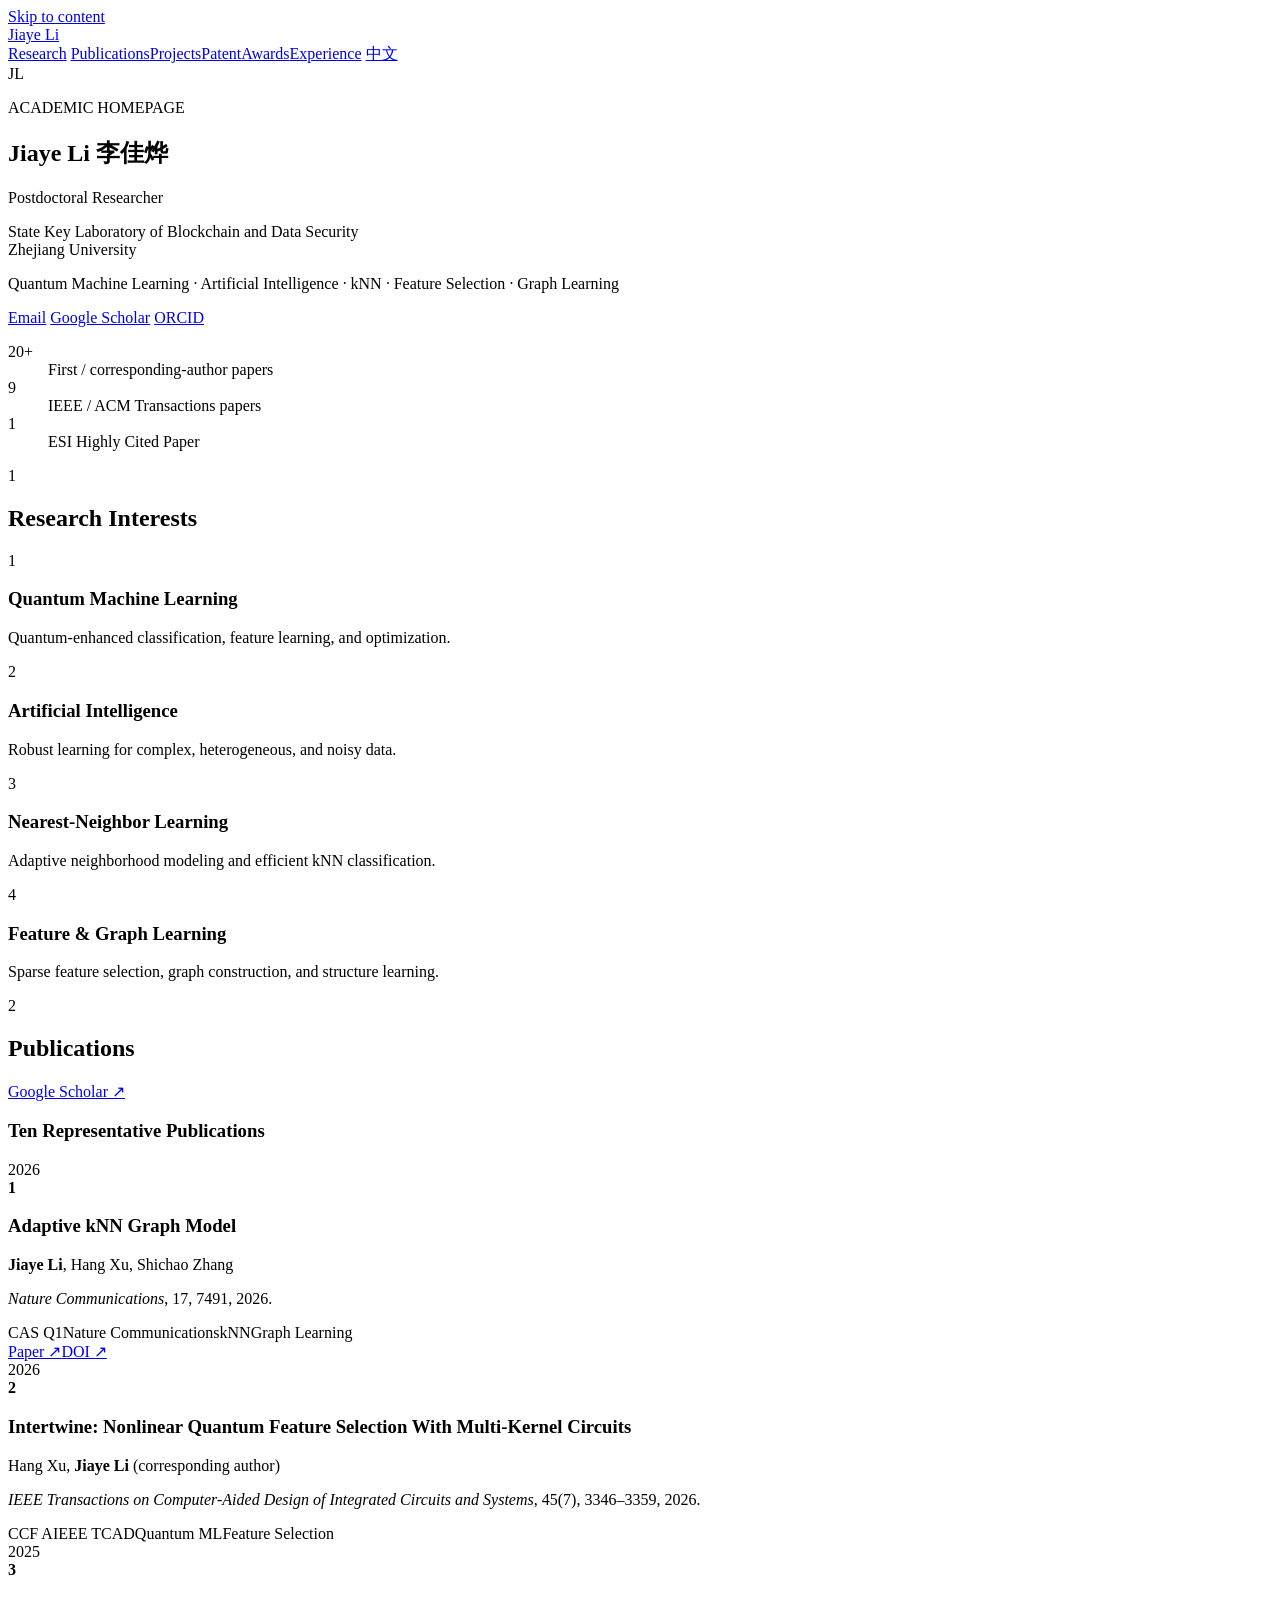
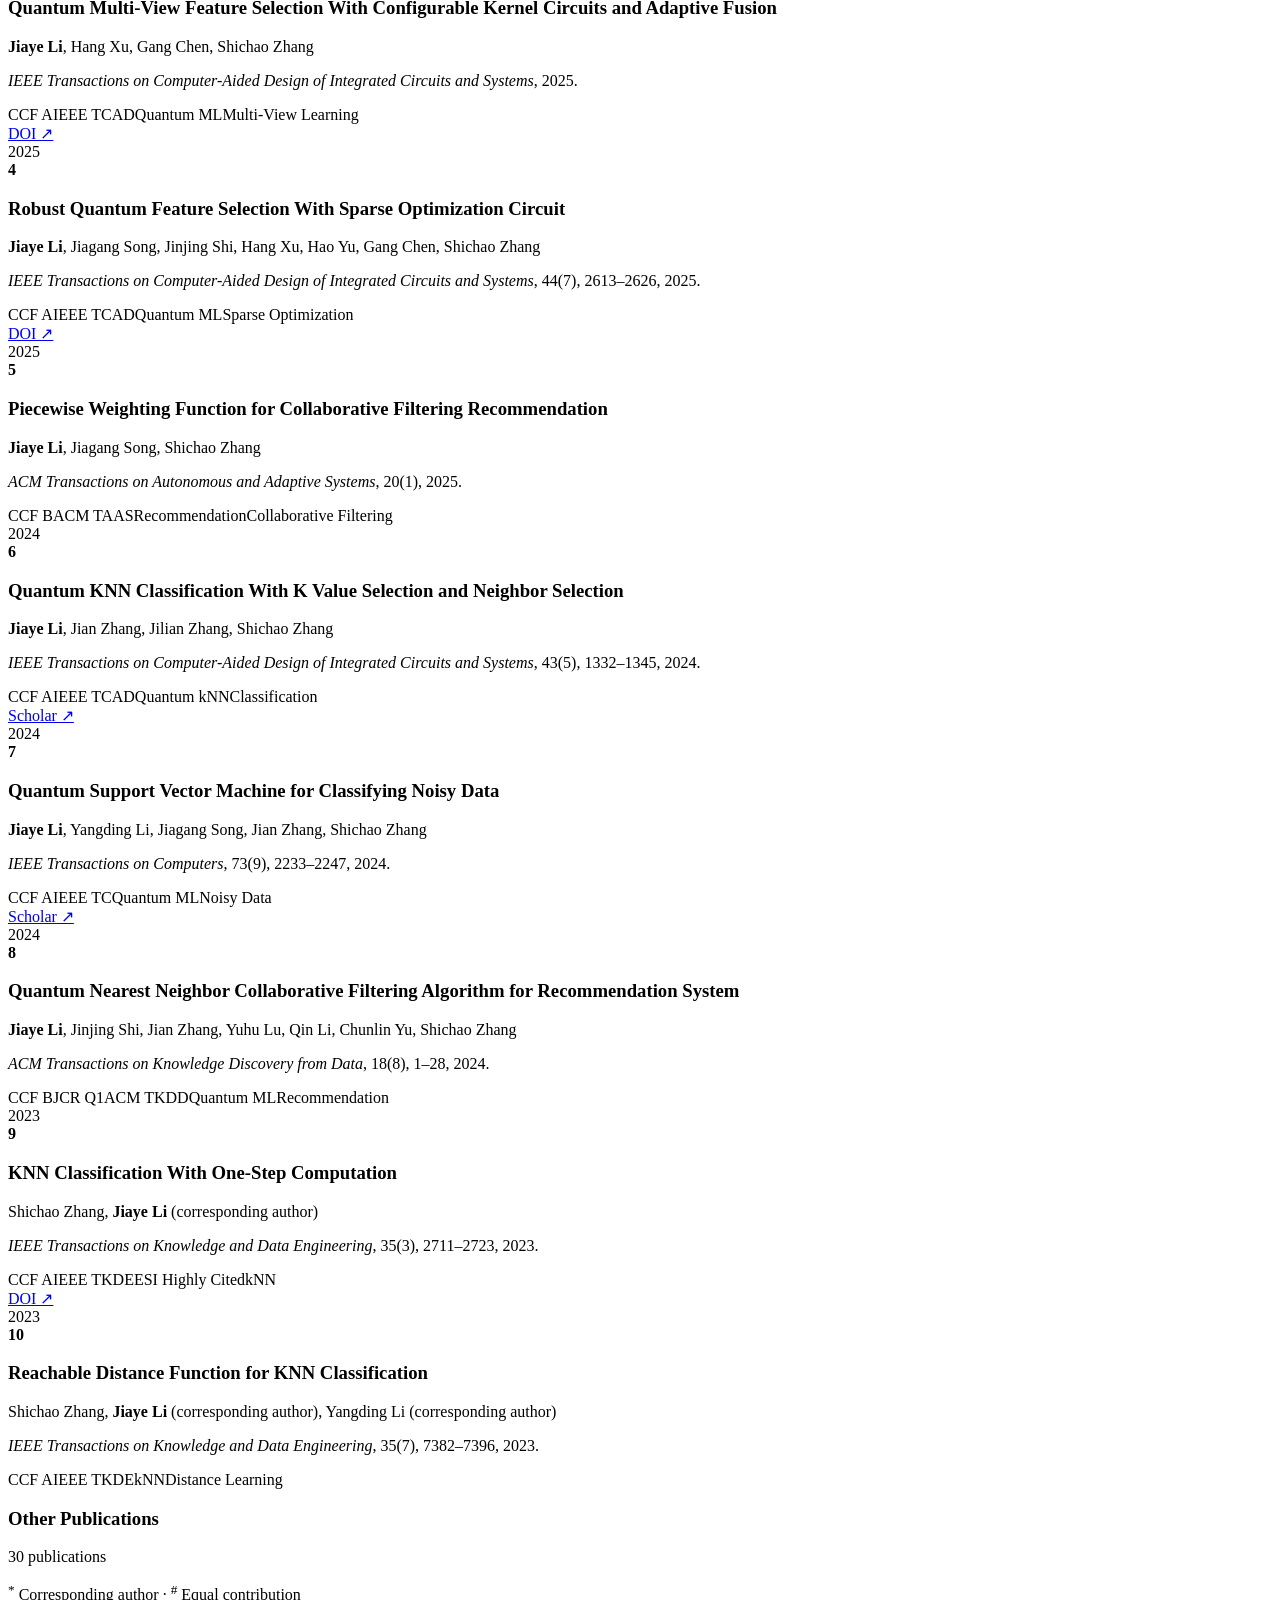
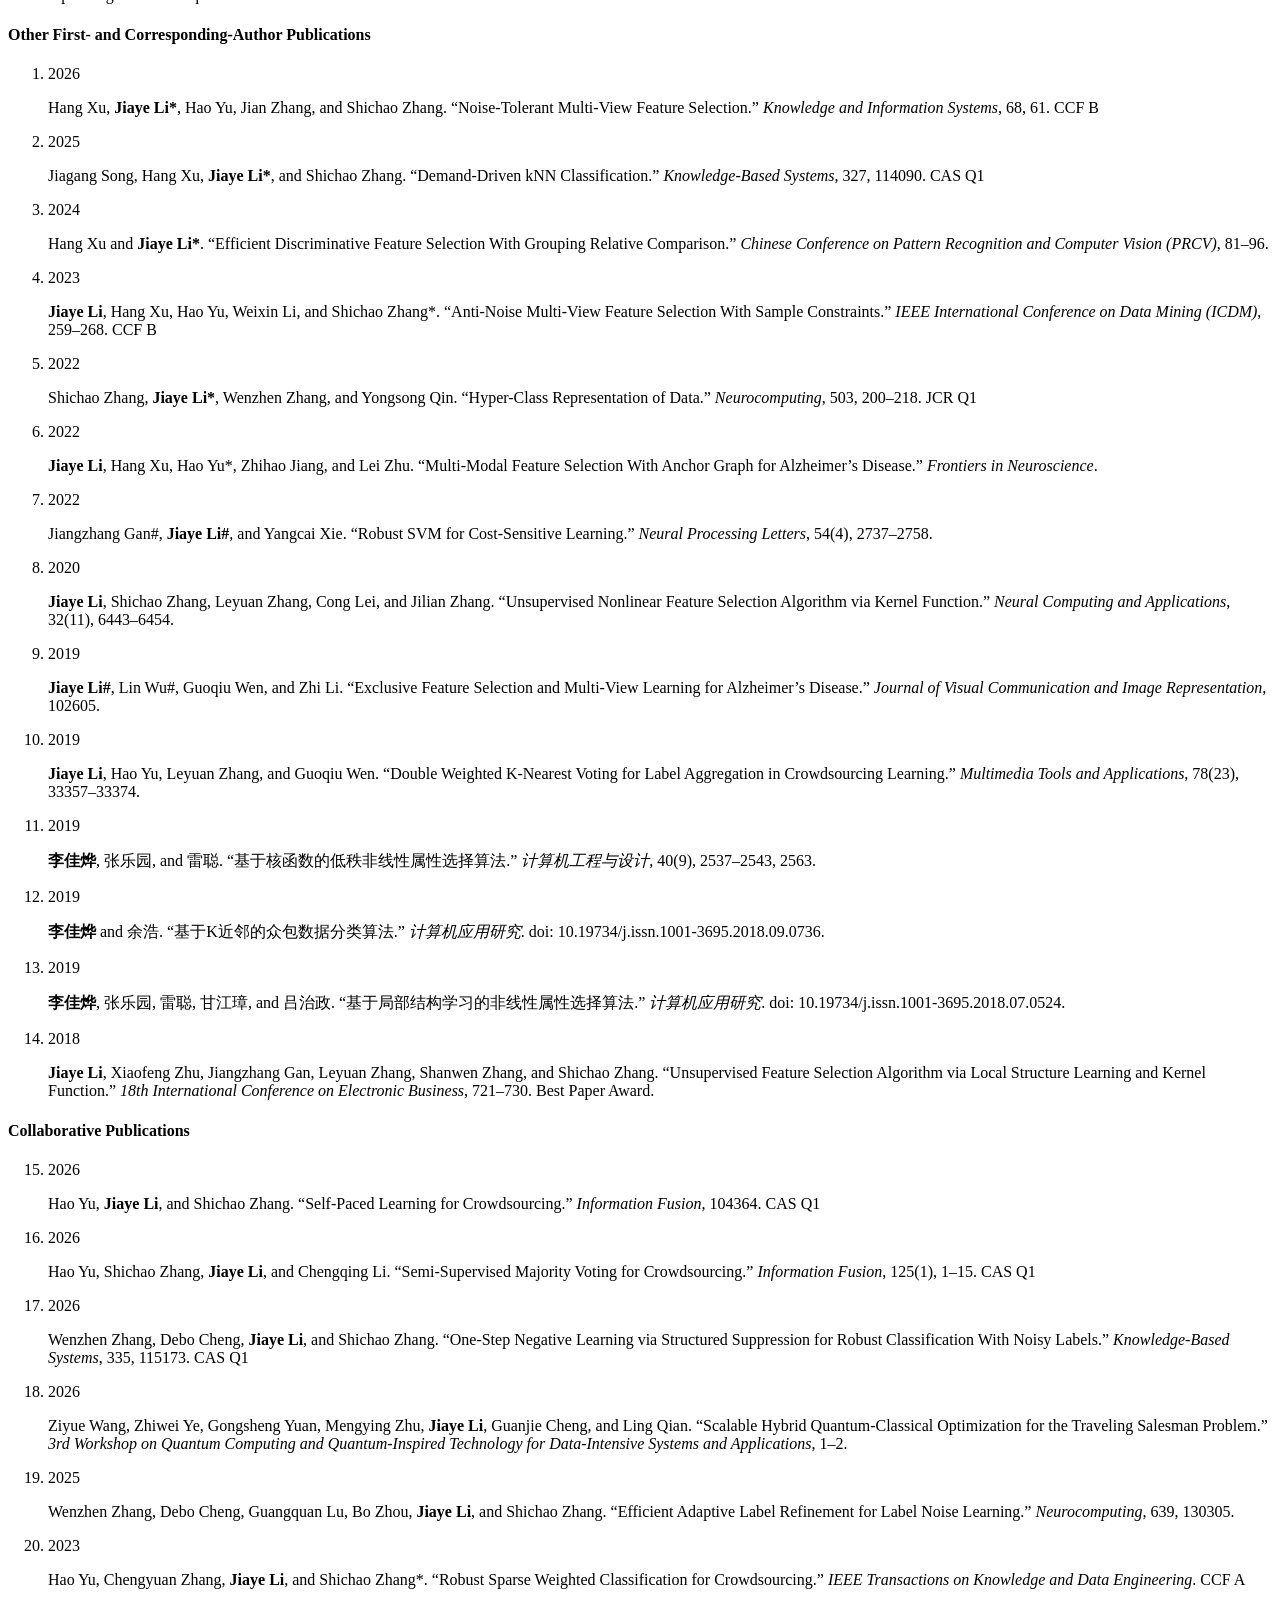
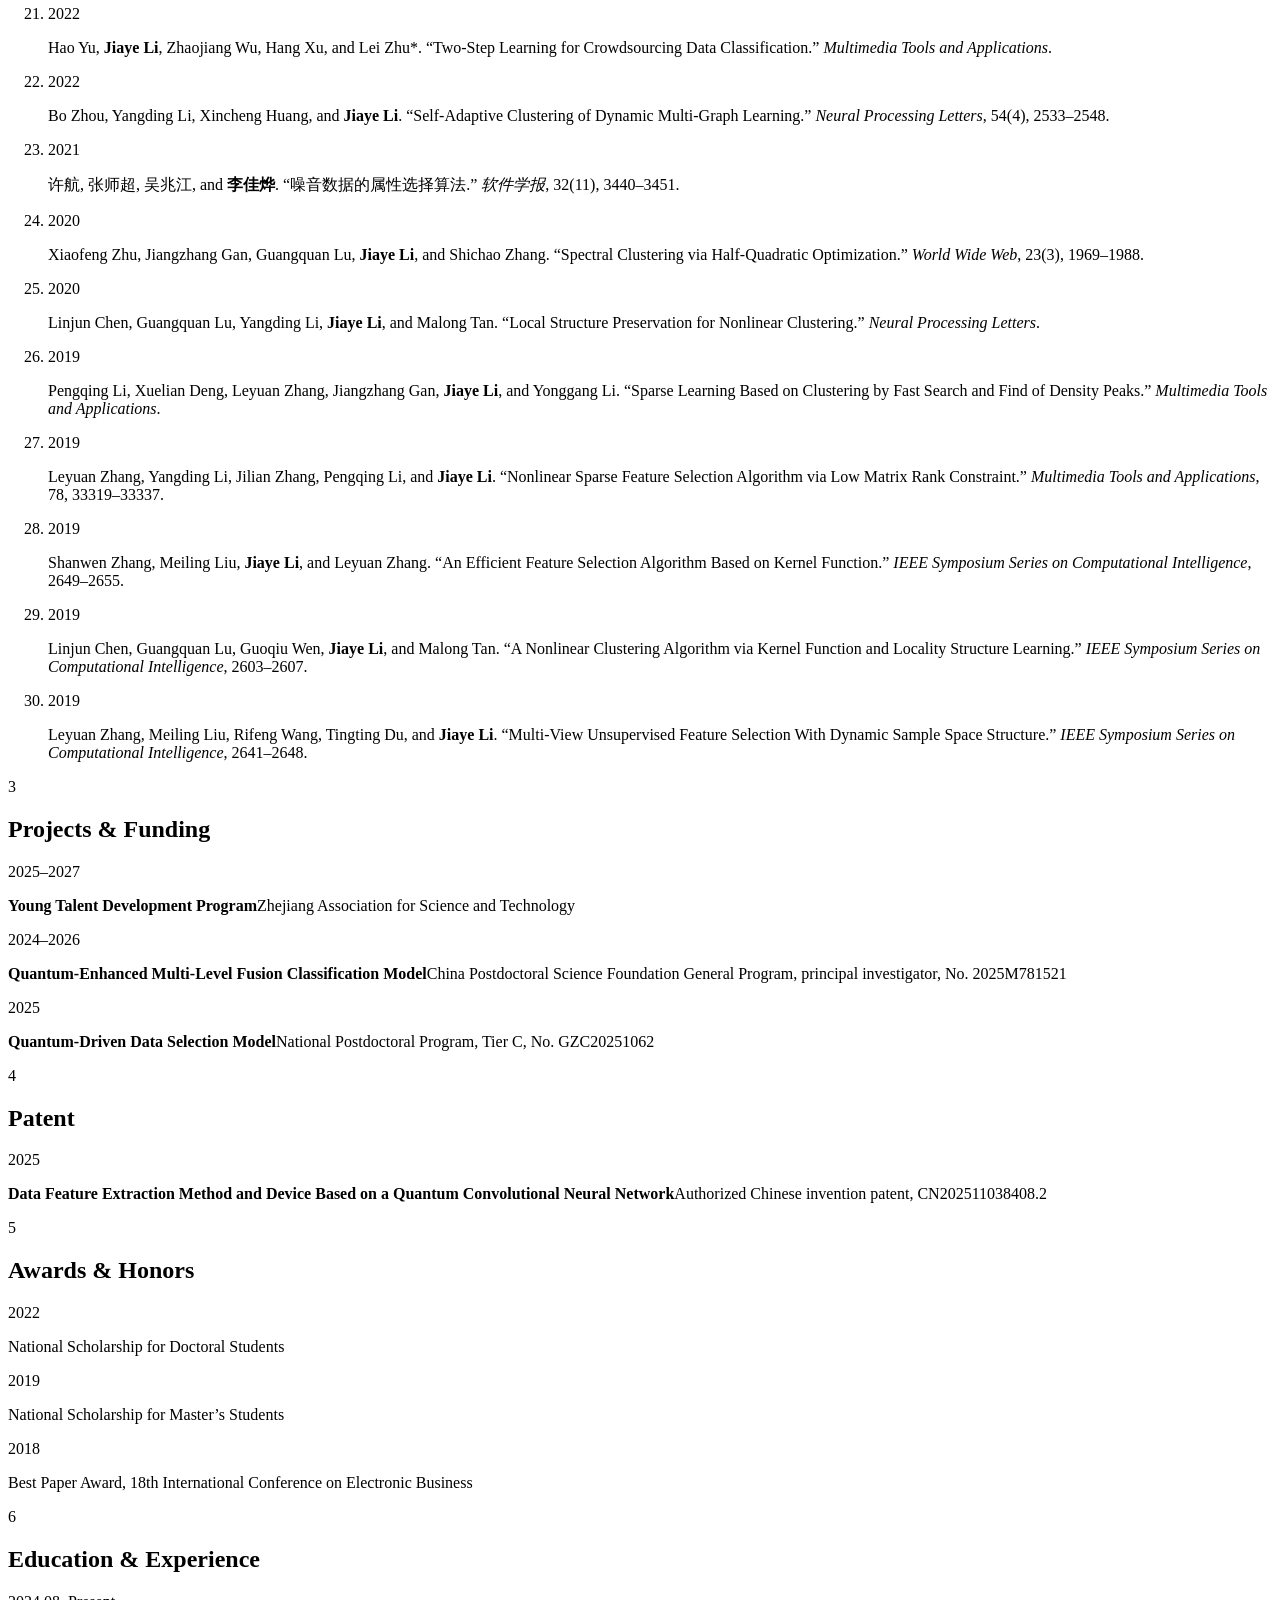
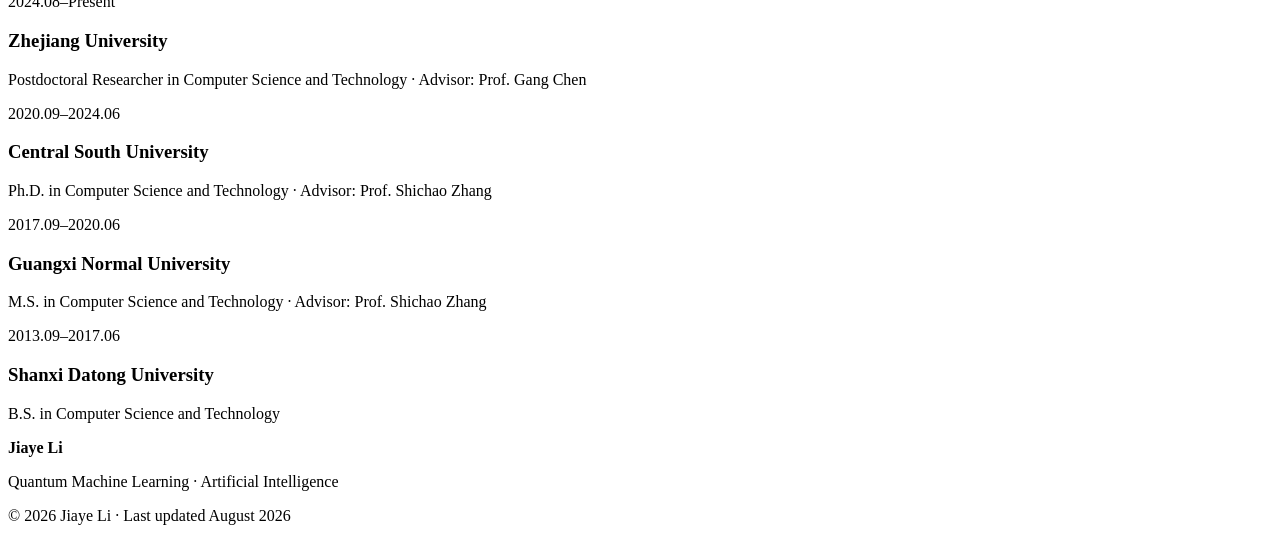
==== index.html @ 0d06b719 "Add files via upload" ====
<!doctype html>
<html lang="en">
<head>
  <meta charset="utf-8">
  <meta name="viewport" content="width=device-width, initial-scale=1">
  <meta name="description" content="Jiaye Li — researcher in machine learning, quantum machine learning, nearest-neighbor learning, feature selection, and graph learning.">
  <meta name="theme-color" content="#003f88">
  <title>Jiaye Li | Academic Homepage</title>
  <link rel="stylesheet" href="css/style.css">
</head>
<body>
  <a class="skip-link" href="#main">Skip to content</a>
  <header class="topbar">
    <div class="nav-container">
      <a class="site-name" href="#home" aria-label="Jiaye Li, home">Jiaye Li</a>
      <nav aria-label="Primary navigation">
        <a href="#research">Research</a>
        <a href="#publications">Publications</a><a href="#projects">Projects</a><a href="#patent">Patent</a><a href="#awards">Awards</a><a href="#education">Experience</a>
        <a class="language" href="zh.html" lang="zh-CN">中文</a>
      </nav>
    </div>
  </header>

  <main id="main" class="container">
    <section id="home" class="hero" aria-labelledby="profile-name">
      <div class="portrait">
        <img src="images/profile.jpg" alt="Jiaye Li" onerror="this.hidden=true;this.nextElementSibling.hidden=false">
        <span hidden aria-hidden="true">JL</span>
      </div>
      <div class="hero-info">
        <p class="eyebrow">ACADEMIC HOMEPAGE</p>
        <h1 id="profile-name">Jiaye Li <span lang="zh-CN">李佳烨</span></h1>
        <p class="position">Postdoctoral Researcher</p>
        <p class="affiliation">State Key Laboratory of Blockchain and Data Security<br>Zhejiang University</p>
        <p class="research-summary">Quantum Machine Learning <i>·</i> Artificial Intelligence <i>·</i> kNN <i>·</i> Feature Selection <i>·</i> Graph Learning</p>
        <div class="profile-links" aria-label="Academic profiles">
          <a href="mailto:lijiaye@zju.edu.cn">Email</a>
          <a href="https://scholar.google.com/citations?user=XPhrdd4AAAAJ&hl=en" target="_blank" rel="noopener">Google Scholar</a>
          <a href="https://orcid.org/0000-0002-6267-8437" target="_blank" rel="noopener">ORCID</a>
        </div>
        <dl class="hero-facts" aria-label="Academic highlights">
          <div><dt>20+</dt><dd>First / corresponding-author papers</dd></div>
          <div><dt>9</dt><dd>IEEE / ACM Transactions papers</dd></div>
          <div><dt>1</dt><dd>ESI Highly Cited Paper</dd></div>
        </dl>
      </div>
    </section>

    <section id="research">
      <div class="section-heading"><p>1</p><h2>Research Interests</h2></div>
      <div class="research-grid">
        <article><span>1</span><h3>Quantum Machine Learning</h3><p>Quantum-enhanced classification, feature learning, and optimization.</p></article>
        <article><span>2</span><h3>Artificial Intelligence</h3><p>Robust learning for complex, heterogeneous, and noisy data.</p></article>
        <article><span>3</span><h3>Nearest-Neighbor Learning</h3><p>Adaptive neighborhood modeling and efficient kNN classification.</p></article>
        <article><span>4</span><h3>Feature & Graph Learning</h3><p>Sparse feature selection, graph construction, and structure learning.</p></article>
      </div>
    </section>

    <section id="publications">
      <div class="section-heading publication-heading"><div><p>2</p><h2>Publications</h2></div><a href="https://scholar.google.com/citations?user=XPhrdd4AAAAJ&hl=en" target="_blank" rel="noopener">Google Scholar ↗</a></div>
      <h3 class="list-heading">Ten Representative Publications</h3>
      <div class="publication-list">
        <article class="publication">
          <div class="pub-index">2026<br><b>1</b></div>
          <div><h3>Adaptive kNN Graph Model</h3><p class="authors"><strong>Jiaye Li</strong>, Hang Xu, Shichao Zhang</p><p class="venue"><em>Nature Communications</em>, 17, 7491, 2026.</p><div class="tags"><span class="quartile cas-q1">CAS Q1</span><span>Nature Communications</span><span>kNN</span><span>Graph Learning</span></div><div class="pub-links"><a href="https://www.nature.com/articles/s41467-026-74296-2" target="_blank" rel="noopener">Paper ↗</a><a href="https://doi.org/10.1038/s41467-026-74296-2" target="_blank" rel="noopener">DOI ↗</a></div></div>
        </article>
        <article class="publication">
          <div class="pub-index">2026<br><b>2</b></div>
          <div><h3>Intertwine: Nonlinear Quantum Feature Selection With Multi-Kernel Circuits</h3><p class="authors">Hang Xu, <strong>Jiaye Li</strong> (corresponding author)</p><p class="venue"><em>IEEE Transactions on Computer-Aided Design of Integrated Circuits and Systems</em>, 45(7), 3346–3359, 2026.</p><div class="tags"><span class="ccf ccf-a">CCF A</span><span>IEEE TCAD</span><span>Quantum ML</span><span>Feature Selection</span></div></div>
        </article>
        <article class="publication">
          <div class="pub-index">2025<br><b>3</b></div>
          <div><h3>Quantum Multi-View Feature Selection With Configurable Kernel Circuits and Adaptive Fusion</h3><p class="authors"><strong>Jiaye Li</strong>, Hang Xu, Gang Chen, Shichao Zhang</p><p class="venue"><em>IEEE Transactions on Computer-Aided Design of Integrated Circuits and Systems</em>, 2025.</p><div class="tags"><span class="ccf ccf-a">CCF A</span><span>IEEE TCAD</span><span>Quantum ML</span><span>Multi-View Learning</span></div><div class="pub-links"><a href="https://doi.org/10.1109/TCAD.2025.3650093" target="_blank" rel="noopener">DOI ↗</a></div></div>
        </article>
        <article class="publication">
          <div class="pub-index">2025<br><b>4</b></div>
          <div><h3>Robust Quantum Feature Selection With Sparse Optimization Circuit</h3><p class="authors"><strong>Jiaye Li</strong>, Jiagang Song, Jinjing Shi, Hang Xu, Hao Yu, Gang Chen, Shichao Zhang</p><p class="venue"><em>IEEE Transactions on Computer-Aided Design of Integrated Circuits and Systems</em>, 44(7), 2613–2626, 2025.</p><div class="tags"><span class="ccf ccf-a">CCF A</span><span>IEEE TCAD</span><span>Quantum ML</span><span>Sparse Optimization</span></div><div class="pub-links"><a href="https://doi.org/10.1109/TCAD.2025.3526060" target="_blank" rel="noopener">DOI ↗</a></div></div>
        </article>
        <article class="publication">
          <div class="pub-index">2025<br><b>5</b></div>
          <div><h3>Piecewise Weighting Function for Collaborative Filtering Recommendation</h3><p class="authors"><strong>Jiaye Li</strong>, Jiagang Song, Shichao Zhang</p><p class="venue"><em>ACM Transactions on Autonomous and Adaptive Systems</em>, 20(1), 2025.</p><div class="tags"><span class="ccf ccf-b">CCF B</span><span>ACM TAAS</span><span>Recommendation</span><span>Collaborative Filtering</span></div></div>
        </article>
        <article class="publication">
          <div class="pub-index">2024<br><b>6</b></div>
          <div><h3>Quantum KNN Classification With K Value Selection and Neighbor Selection</h3><p class="authors"><strong>Jiaye Li</strong>, Jian Zhang, Jilian Zhang, Shichao Zhang</p><p class="venue"><em>IEEE Transactions on Computer-Aided Design of Integrated Circuits and Systems</em>, 43(5), 1332–1345, 2024.</p><div class="tags"><span class="ccf ccf-a">CCF A</span><span>IEEE TCAD</span><span>Quantum kNN</span><span>Classification</span></div><div class="pub-links"><a href="https://scholar.google.com/scholar?q=%22Quantum+KNN+Classification+With+K+Value+Selection%22" target="_blank" rel="noopener">Scholar ↗</a></div></div>
        </article>
        <article class="publication">
          <div class="pub-index">2024<br><b>7</b></div>
          <div><h3>Quantum Support Vector Machine for Classifying Noisy Data</h3><p class="authors"><strong>Jiaye Li</strong>, Yangding Li, Jiagang Song, Jian Zhang, Shichao Zhang</p><p class="venue"><em>IEEE Transactions on Computers</em>, 73(9), 2233–2247, 2024.</p><div class="tags"><span class="ccf ccf-a">CCF A</span><span>IEEE TC</span><span>Quantum ML</span><span>Noisy Data</span></div><div class="pub-links"><a href="https://scholar.google.com/scholar?q=%22Quantum+Support+Vector+Machine+for+Classifying+Noisy+Data%22" target="_blank" rel="noopener">Scholar ↗</a></div></div>
        </article>
        <article class="publication">
          <div class="pub-index">2024<br><b>8</b></div>
          <div><h3>Quantum Nearest Neighbor Collaborative Filtering Algorithm for Recommendation System</h3><p class="authors"><strong>Jiaye Li</strong>, Jinjing Shi, Jian Zhang, Yuhu Lu, Qin Li, Chunlin Yu, Shichao Zhang</p><p class="venue"><em>ACM Transactions on Knowledge Discovery from Data</em>, 18(8), 1–28, 2024.</p><div class="tags"><span class="ccf ccf-b">CCF B</span><span class="quartile jcr-q1">JCR Q1</span><span>ACM TKDD</span><span>Quantum ML</span><span>Recommendation</span></div></div>
        </article>
        <article class="publication">
          <div class="pub-index">2023<br><b>9</b></div>
          <div><h3>KNN Classification With One-Step Computation</h3><p class="authors">Shichao Zhang, <strong>Jiaye Li</strong> (corresponding author)</p><p class="venue"><em>IEEE Transactions on Knowledge and Data Engineering</em>, 35(3), 2711–2723, 2023.</p><div class="tags"><span class="ccf ccf-a">CCF A</span><span>IEEE TKDE</span><span>ESI Highly Cited</span><span>kNN</span></div><div class="pub-links"><a href="https://doi.org/10.1109/TKDE.2021.3119140" target="_blank" rel="noopener">DOI ↗</a></div></div>
        </article>
        <article class="publication">
          <div class="pub-index">2023<br><b>10</b></div>
          <div><h3>Reachable Distance Function for KNN Classification</h3><p class="authors">Shichao Zhang, <strong>Jiaye Li</strong> (corresponding author), Yangding Li (corresponding author)</p><p class="venue"><em>IEEE Transactions on Knowledge and Data Engineering</em>, 35(7), 7382–7396, 2023.</p><div class="tags"><span class="ccf ccf-a">CCF A</span><span>IEEE TKDE</span><span>kNN</span><span>Distance Learning</span></div></div>
        </article>
      </div>
      <div class="complete-publications">
        <div class="list-title-row"><h3>Other Publications</h3><span>30 publications</span></div>
        <p class="publication-note"><sup>*</sup> Corresponding author · <sup>#</sup> Equal contribution</p>

        <h4>Other First- and Corresponding-Author Publications</h4>
        <ol>
          <li><span class="paper-year">2026</span><p>Hang Xu, <strong>Jiaye Li*</strong>, Hao Yu, Jian Zhang, and Shichao Zhang. “Noise-Tolerant Multi-View Feature Selection.” <em>Knowledge and Information Systems</em>, 68, 61. <span class="ccf-mark ccf-b">CCF B</span></p></li>
          <li><span class="paper-year">2025</span><p>Jiagang Song, Hang Xu, <strong>Jiaye Li*</strong>, and Shichao Zhang. “Demand-Driven kNN Classification.” <em>Knowledge-Based Systems</em>, 327, 114090. <span class="quartile-mark cas-q1">CAS Q1</span></p></li>
          <li><span class="paper-year">2024</span><p>Hang Xu and <strong>Jiaye Li*</strong>. “Efficient Discriminative Feature Selection With Grouping Relative Comparison.” <em>Chinese Conference on Pattern Recognition and Computer Vision (PRCV)</em>, 81–96.</p></li>
          <li><span class="paper-year">2023</span><p><strong>Jiaye Li</strong>, Hang Xu, Hao Yu, Weixin Li, and Shichao Zhang*. “Anti-Noise Multi-View Feature Selection With Sample Constraints.” <em>IEEE International Conference on Data Mining (ICDM)</em>, 259–268. <span class="ccf-mark ccf-b">CCF B</span></p></li>
          <li><span class="paper-year">2022</span><p>Shichao Zhang, <strong>Jiaye Li*</strong>, Wenzhen Zhang, and Yongsong Qin. “Hyper-Class Representation of Data.” <em>Neurocomputing</em>, 503, 200–218. <span class="quartile-mark jcr-q1">JCR Q1</span></p></li>
          <li><span class="paper-year">2022</span><p><strong>Jiaye Li</strong>, Hang Xu, Hao Yu*, Zhihao Jiang, and Lei Zhu. “Multi-Modal Feature Selection With Anchor Graph for Alzheimer’s Disease.” <em>Frontiers in Neuroscience</em>.</p></li>
          <li><span class="paper-year">2022</span><p>Jiangzhang Gan#, <strong>Jiaye Li#</strong>, and Yangcai Xie. “Robust SVM for Cost-Sensitive Learning.” <em>Neural Processing Letters</em>, 54(4), 2737–2758.</p></li>
          <li><span class="paper-year">2020</span><p><strong>Jiaye Li</strong>, Shichao Zhang, Leyuan Zhang, Cong Lei, and Jilian Zhang. “Unsupervised Nonlinear Feature Selection Algorithm via Kernel Function.” <em>Neural Computing and Applications</em>, 32(11), 6443–6454.</p></li>
          <li><span class="paper-year">2019</span><p><strong>Jiaye Li#</strong>, Lin Wu#, Guoqiu Wen, and Zhi Li. “Exclusive Feature Selection and Multi-View Learning for Alzheimer’s Disease.” <em>Journal of Visual Communication and Image Representation</em>, 102605.</p></li>
          <li><span class="paper-year">2019</span><p><strong>Jiaye Li</strong>, Hao Yu, Leyuan Zhang, and Guoqiu Wen. “Double Weighted K-Nearest Voting for Label Aggregation in Crowdsourcing Learning.” <em>Multimedia Tools and Applications</em>, 78(23), 33357–33374.</p></li>
          <li><span class="paper-year">2019</span><p><strong>李佳烨</strong>, 张乐园, and 雷聪. “基于核函数的低秩非线性属性选择算法.” <em>计算机工程与设计</em>, 40(9), 2537–2543, 2563.</p></li>
          <li><span class="paper-year">2019</span><p><strong>李佳烨</strong> and 余浩. “基于K近邻的众包数据分类算法.” <em>计算机应用研究</em>. doi: 10.19734/j.issn.1001-3695.2018.09.0736.</p></li>
          <li><span class="paper-year">2019</span><p><strong>李佳烨</strong>, 张乐园, 雷聪, 甘江璋, and 吕治政. “基于局部结构学习的非线性属性选择算法.” <em>计算机应用研究</em>. doi: 10.19734/j.issn.1001-3695.2018.07.0524.</p></li>
          <li><span class="paper-year">2018</span><p><strong>Jiaye Li</strong>, Xiaofeng Zhu, Jiangzhang Gan, Leyuan Zhang, Shanwen Zhang, and Shichao Zhang. “Unsupervised Feature Selection Algorithm via Local Structure Learning and Kernel Function.” <em>18th International Conference on Electronic Business</em>, 721–730. Best Paper Award.</p></li>
        </ol>

        <h4>Collaborative Publications</h4>
        <ol start="15">
          <li><span class="paper-year">2026</span><p>Hao Yu, <strong>Jiaye Li</strong>, and Shichao Zhang. “Self-Paced Learning for Crowdsourcing.” <em>Information Fusion</em>, 104364. <span class="quartile-mark cas-q1">CAS Q1</span></p></li>
          <li><span class="paper-year">2026</span><p>Hao Yu, Shichao Zhang, <strong>Jiaye Li</strong>, and Chengqing Li. “Semi-Supervised Majority Voting for Crowdsourcing.” <em>Information Fusion</em>, 125(1), 1–15. <span class="quartile-mark cas-q1">CAS Q1</span></p></li>
          <li><span class="paper-year">2026</span><p>Wenzhen Zhang, Debo Cheng, <strong>Jiaye Li</strong>, and Shichao Zhang. “One-Step Negative Learning via Structured Suppression for Robust Classification With Noisy Labels.” <em>Knowledge-Based Systems</em>, 335, 115173. <span class="quartile-mark cas-q1">CAS Q1</span></p></li>
          <li><span class="paper-year">2026</span><p>Ziyue Wang, Zhiwei Ye, Gongsheng Yuan, Mengying Zhu, <strong>Jiaye Li</strong>, Guanjie Cheng, and Ling Qian. “Scalable Hybrid Quantum-Classical Optimization for the Traveling Salesman Problem.” <em>3rd Workshop on Quantum Computing and Quantum-Inspired Technology for Data-Intensive Systems and Applications</em>, 1–2.</p></li>
          <li><span class="paper-year">2025</span><p>Wenzhen Zhang, Debo Cheng, Guangquan Lu, Bo Zhou, <strong>Jiaye Li</strong>, and Shichao Zhang. “Efficient Adaptive Label Refinement for Label Noise Learning.” <em>Neurocomputing</em>, 639, 130305.</p></li>
          <li><span class="paper-year">2023</span><p>Hao Yu, Chengyuan Zhang, <strong>Jiaye Li</strong>, and Shichao Zhang*. “Robust Sparse Weighted Classification for Crowdsourcing.” <em>IEEE Transactions on Knowledge and Data Engineering</em>. <span class="ccf-mark ccf-a">CCF A</span></p></li>
          <li><span class="paper-year">2022</span><p>Hao Yu, <strong>Jiaye Li</strong>, Zhaojiang Wu, Hang Xu, and Lei Zhu*. “Two-Step Learning for Crowdsourcing Data Classification.” <em>Multimedia Tools and Applications</em>.</p></li>
          <li><span class="paper-year">2022</span><p>Bo Zhou, Yangding Li, Xincheng Huang, and <strong>Jiaye Li</strong>. “Self-Adaptive Clustering of Dynamic Multi-Graph Learning.” <em>Neural Processing Letters</em>, 54(4), 2533–2548.</p></li>
          <li><span class="paper-year">2021</span><p>许航, 张师超, 吴兆江, and <strong>李佳烨</strong>. “噪音数据的属性选择算法.” <em>软件学报</em>, 32(11), 3440–3451.</p></li>
          <li><span class="paper-year">2020</span><p>Xiaofeng Zhu, Jiangzhang Gan, Guangquan Lu, <strong>Jiaye Li</strong>, and Shichao Zhang. “Spectral Clustering via Half-Quadratic Optimization.” <em>World Wide Web</em>, 23(3), 1969–1988.</p></li>
          <li><span class="paper-year">2020</span><p>Linjun Chen, Guangquan Lu, Yangding Li, <strong>Jiaye Li</strong>, and Malong Tan. “Local Structure Preservation for Nonlinear Clustering.” <em>Neural Processing Letters</em>.</p></li>
          <li><span class="paper-year">2019</span><p>Pengqing Li, Xuelian Deng, Leyuan Zhang, Jiangzhang Gan, <strong>Jiaye Li</strong>, and Yonggang Li. “Sparse Learning Based on Clustering by Fast Search and Find of Density Peaks.” <em>Multimedia Tools and Applications</em>.</p></li>
          <li><span class="paper-year">2019</span><p>Leyuan Zhang, Yangding Li, Jilian Zhang, Pengqing Li, and <strong>Jiaye Li</strong>. “Nonlinear Sparse Feature Selection Algorithm via Low Matrix Rank Constraint.” <em>Multimedia Tools and Applications</em>, 78, 33319–33337.</p></li>
          <li><span class="paper-year">2019</span><p>Shanwen Zhang, Meiling Liu, <strong>Jiaye Li</strong>, and Leyuan Zhang. “An Efficient Feature Selection Algorithm Based on Kernel Function.” <em>IEEE Symposium Series on Computational Intelligence</em>, 2649–2655.</p></li>
          <li><span class="paper-year">2019</span><p>Linjun Chen, Guangquan Lu, Guoqiu Wen, <strong>Jiaye Li</strong>, and Malong Tan. “A Nonlinear Clustering Algorithm via Kernel Function and Locality Structure Learning.” <em>IEEE Symposium Series on Computational Intelligence</em>, 2603–2607.</p></li>
          <li><span class="paper-year">2019</span><p>Leyuan Zhang, Meiling Liu, Rifeng Wang, Tingting Du, and <strong>Jiaye Li</strong>. “Multi-View Unsupervised Feature Selection With Dynamic Sample Space Structure.” <em>IEEE Symposium Series on Computational Intelligence</em>, 2641–2648.</p></li>
        </ol>
      </div>
    </section>

    <section id="projects">
      <div class="section-heading"><p>3</p><h2>Projects & Funding</h2></div>
      <div class="award-list">
        <article><time>2025–2027</time><p><strong>Young Talent Development Program</strong>Zhejiang Association for Science and Technology</p></article>
        <article><time>2024–2026</time><p><strong>Quantum-Enhanced Multi-Level Fusion Classification Model</strong>China Postdoctoral Science Foundation General Program, principal investigator, No. 2025M781521</p></article>
        <article><time>2025</time><p><strong>Quantum-Driven Data Selection Model</strong>National Postdoctoral Program, Tier C, No. GZC20251062</p></article>
      </div>
    </section>

    <section id="patent">
      <div class="section-heading"><p>4</p><h2>Patent</h2></div>
      <div class="award-list">
        <article><time>2025</time><p><strong>Data Feature Extraction Method and Device Based on a Quantum Convolutional Neural Network</strong>Authorized Chinese invention patent, CN202511038408.2</p></article>
      </div>
    </section>

    <section id="awards">
      <div class="section-heading"><p>5</p><h2>Awards & Honors</h2></div>
      <div class="award-list">
        <article><time>2022</time><p>National Scholarship for Doctoral Students</p></article>
        <article><time>2019</time><p>National Scholarship for Master’s Students</p></article>
        <article><time>2018</time><p>Best Paper Award, 18th International Conference on Electronic Business</p></article>
      </div>
    </section>

    <section id="education">
      <div class="section-heading"><p>6</p><h2>Education & Experience</h2></div>
      <div class="experience"><time>2024.08–Present</time><div><h3>Zhejiang University</h3><p>Postdoctoral Researcher in Computer Science and Technology · Advisor: Prof. Gang Chen</p></div></div>
      <div class="experience"><time>2020.09–2024.06</time><div><h3>Central South University</h3><p>Ph.D. in Computer Science and Technology · Advisor: Prof. Shichao Zhang</p></div></div>
      <div class="experience"><time>2017.09–2020.06</time><div><h3>Guangxi Normal University</h3><p>M.S. in Computer Science and Technology · Advisor: Prof. Shichao Zhang</p></div></div>
      <div class="experience"><time>2013.09–2017.06</time><div><h3>Shanxi Datong University</h3><p>B.S. in Computer Science and Technology</p></div></div>
    </section>
  </main>

  <footer><div><strong>Jiaye Li</strong><p>Quantum Machine Learning · Artificial Intelligence</p></div><p>© 2026 Jiaye Li · Last updated August 2026</p></footer>
</body>
</html>
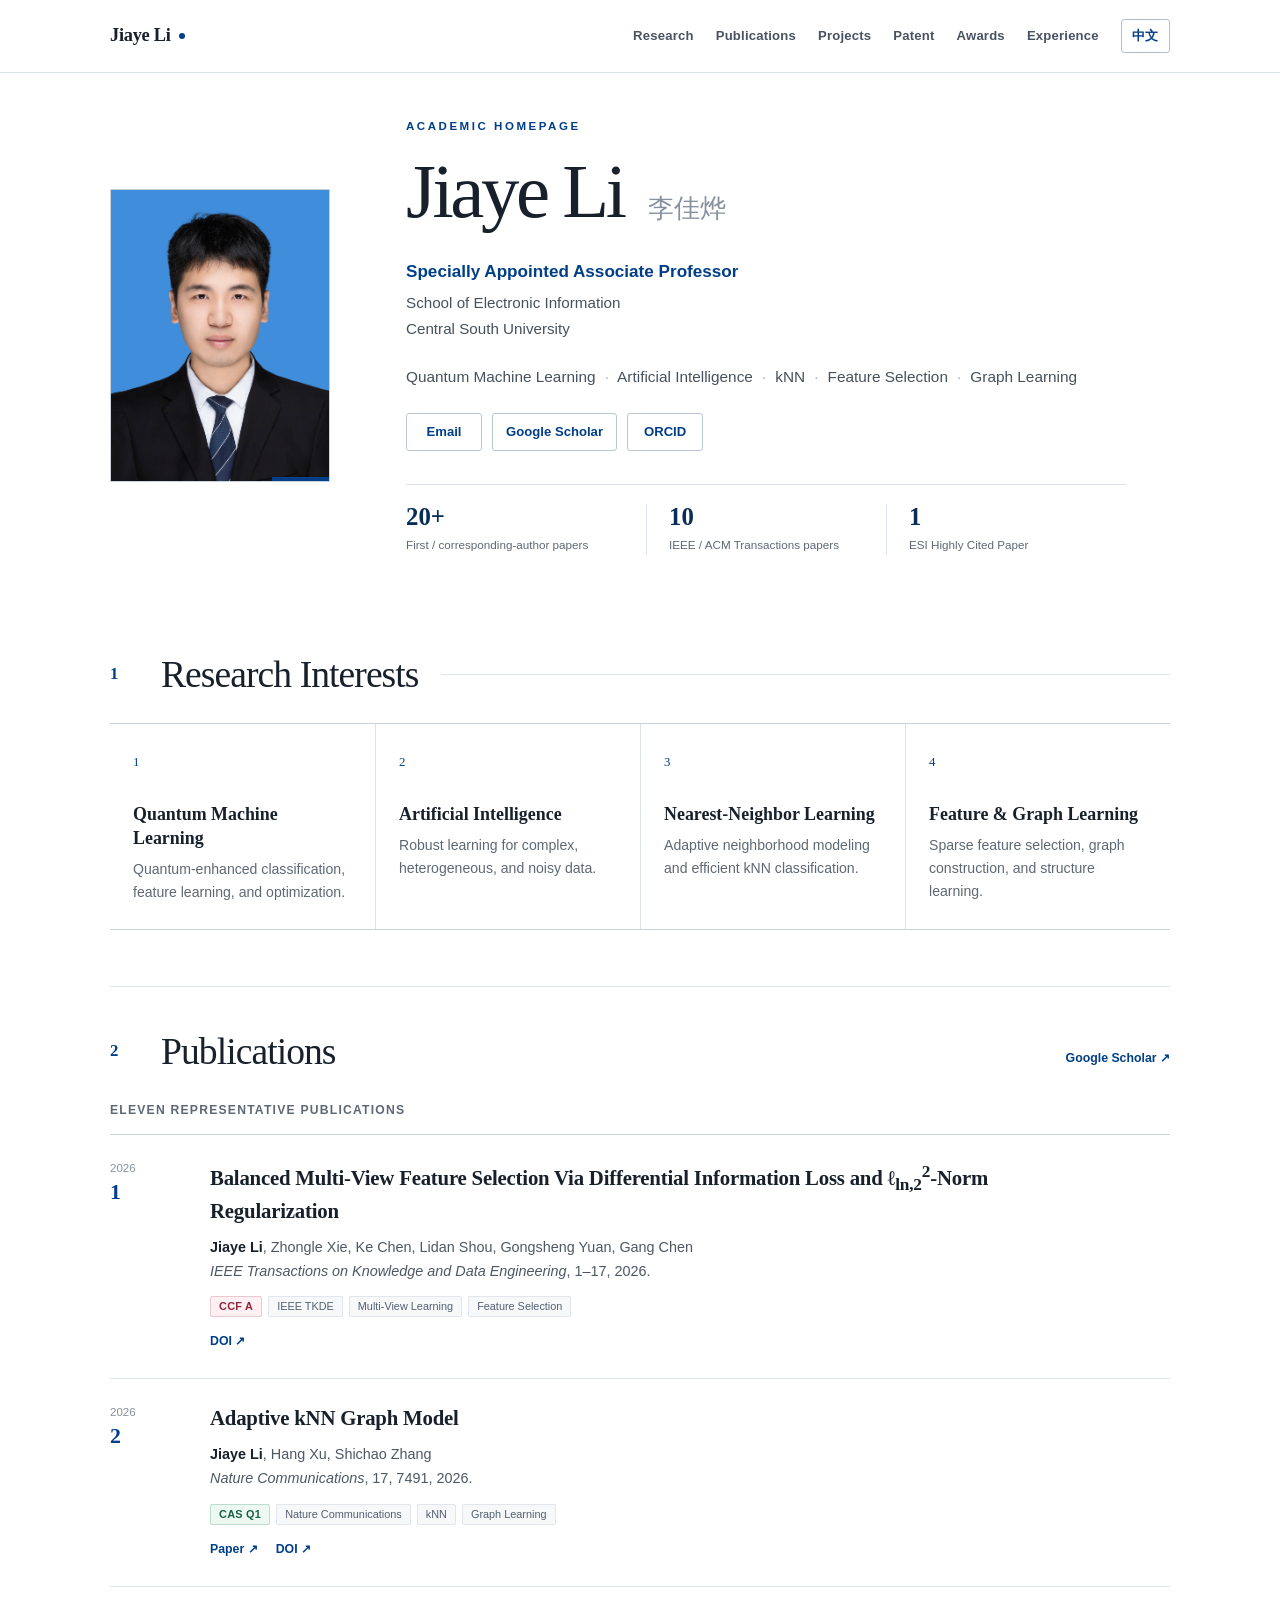
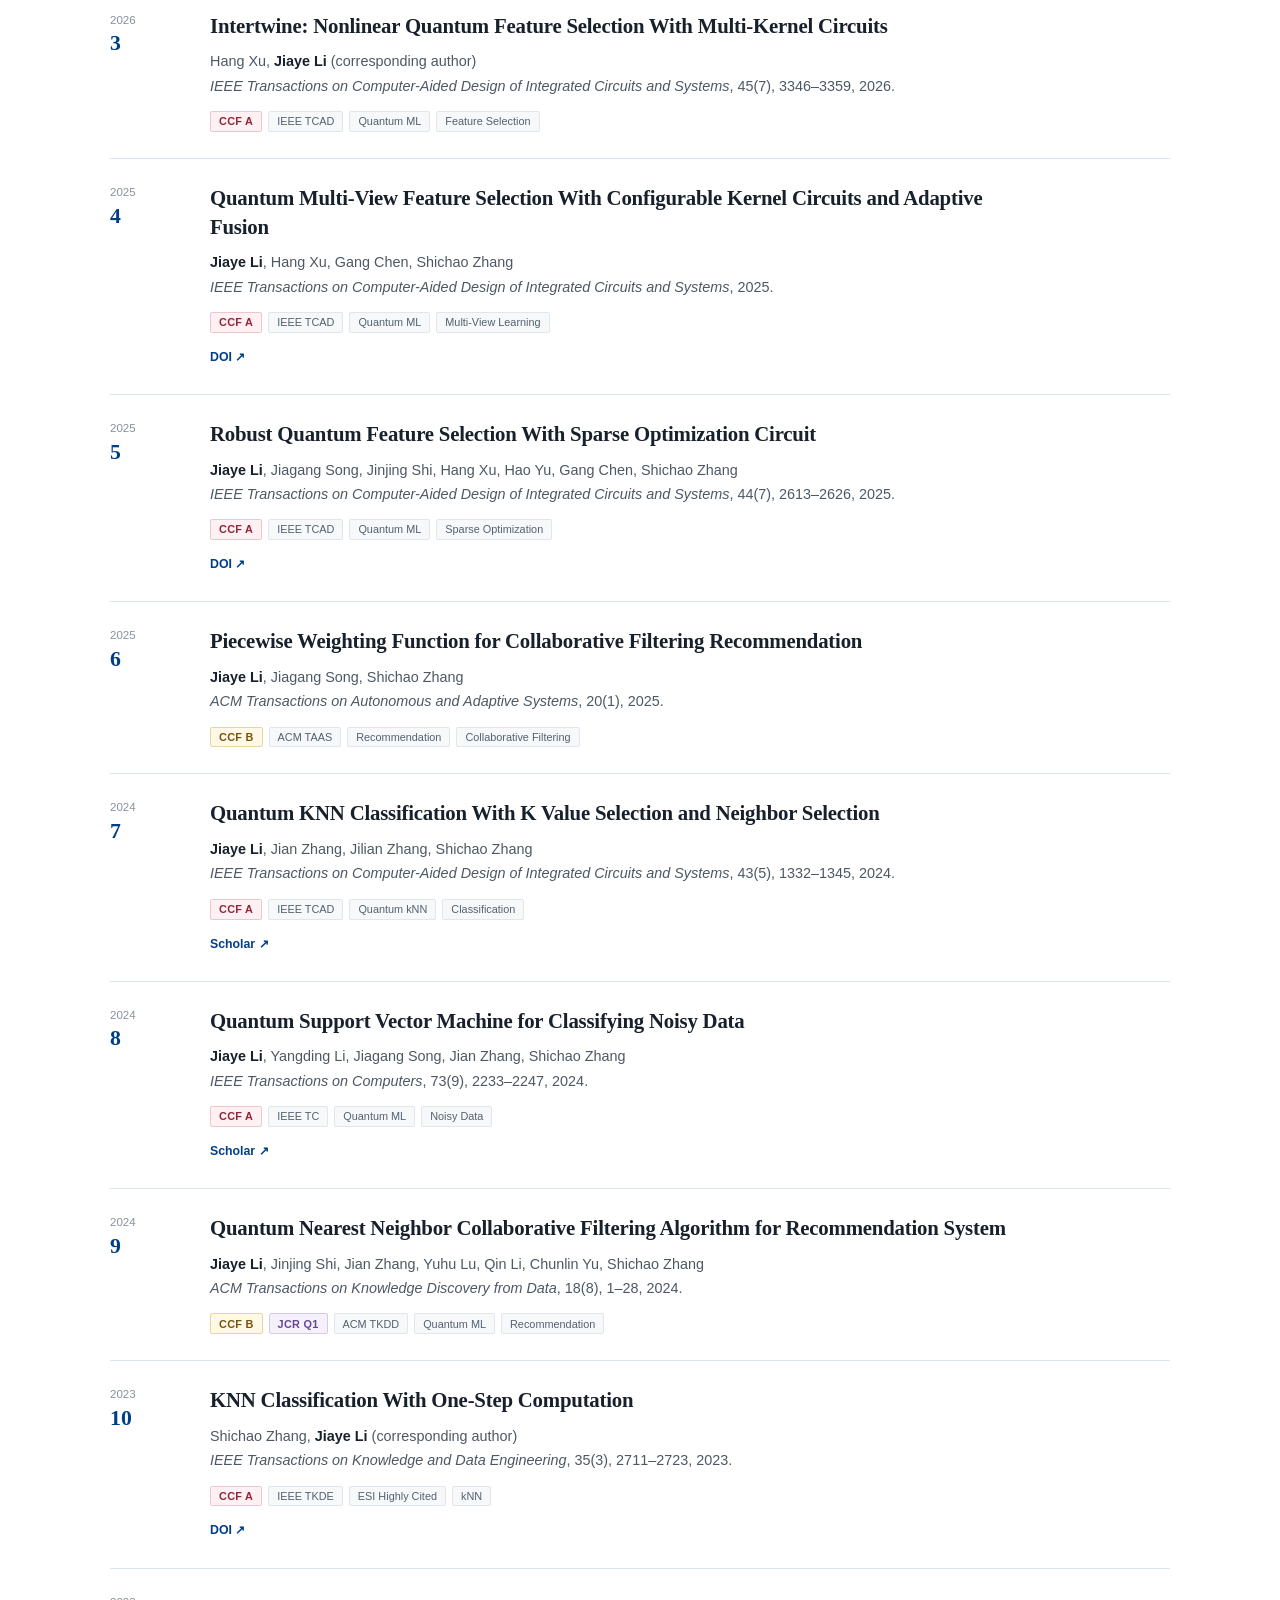
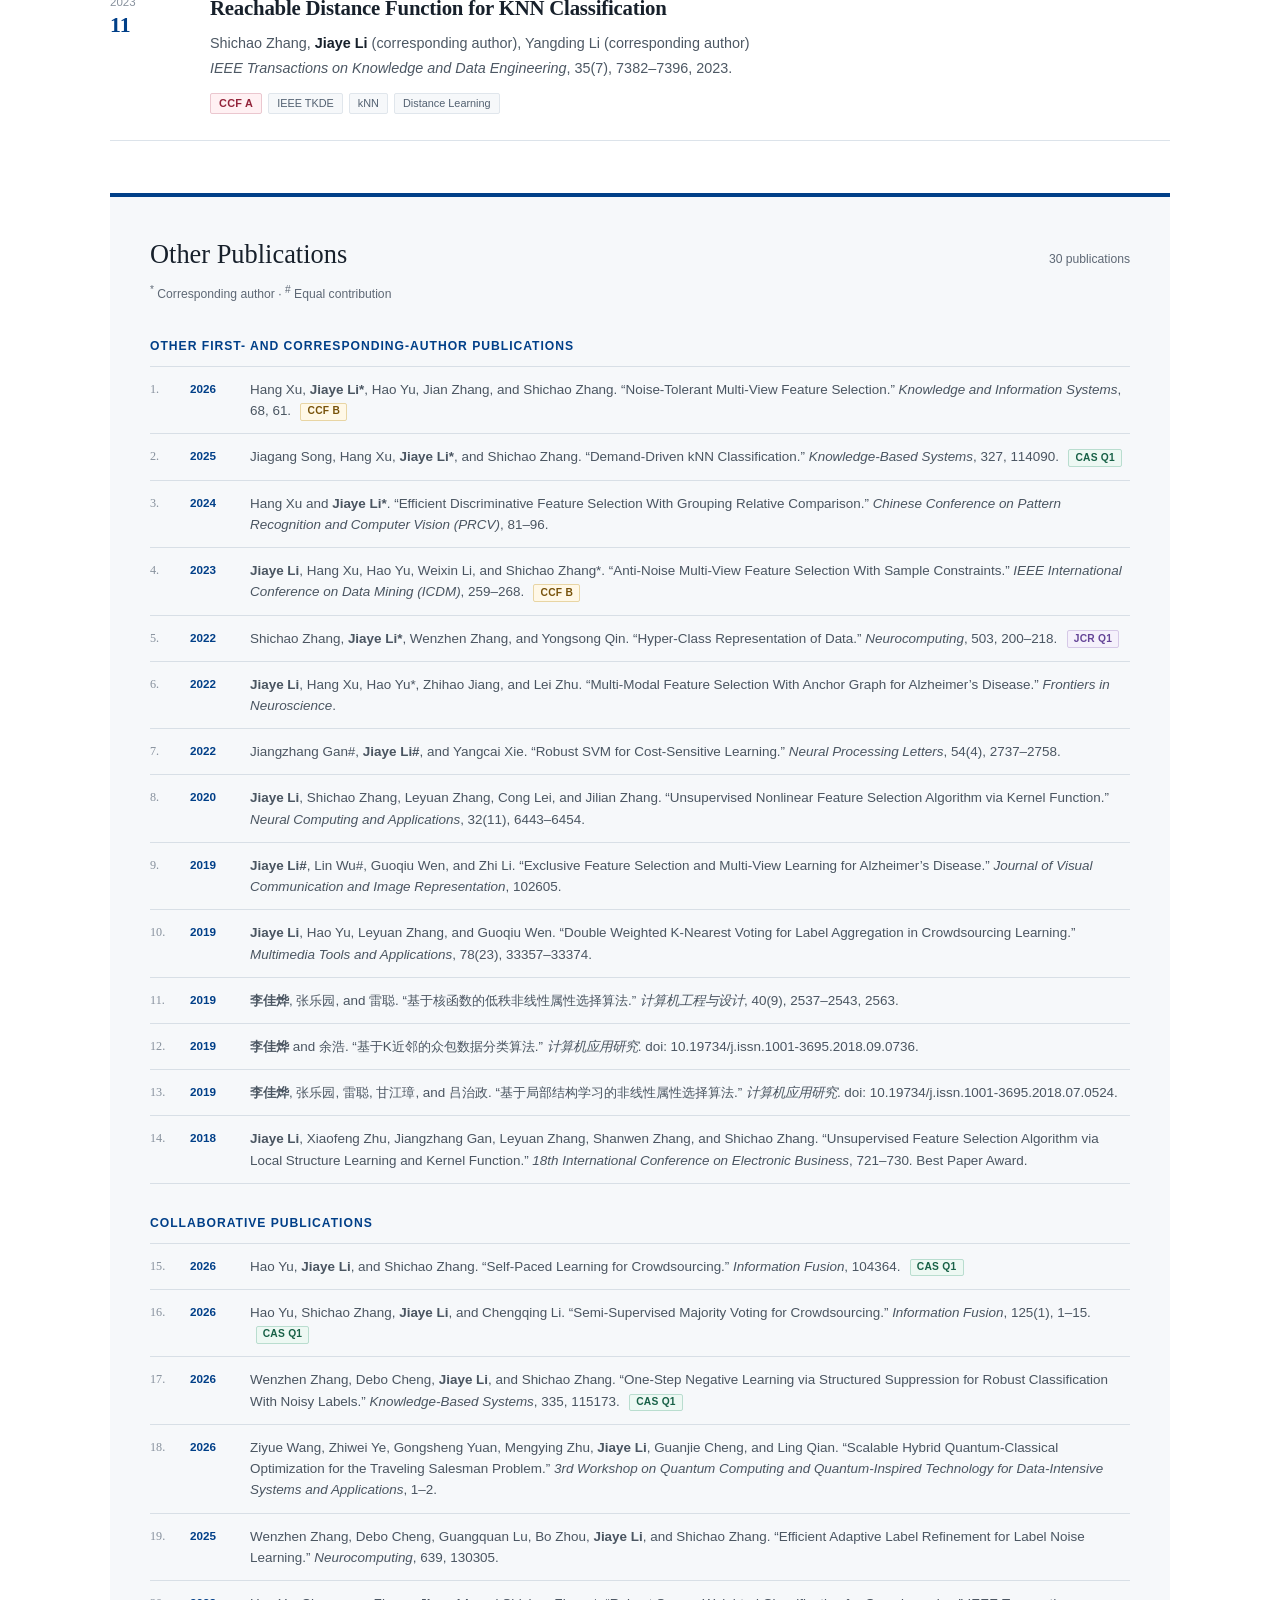
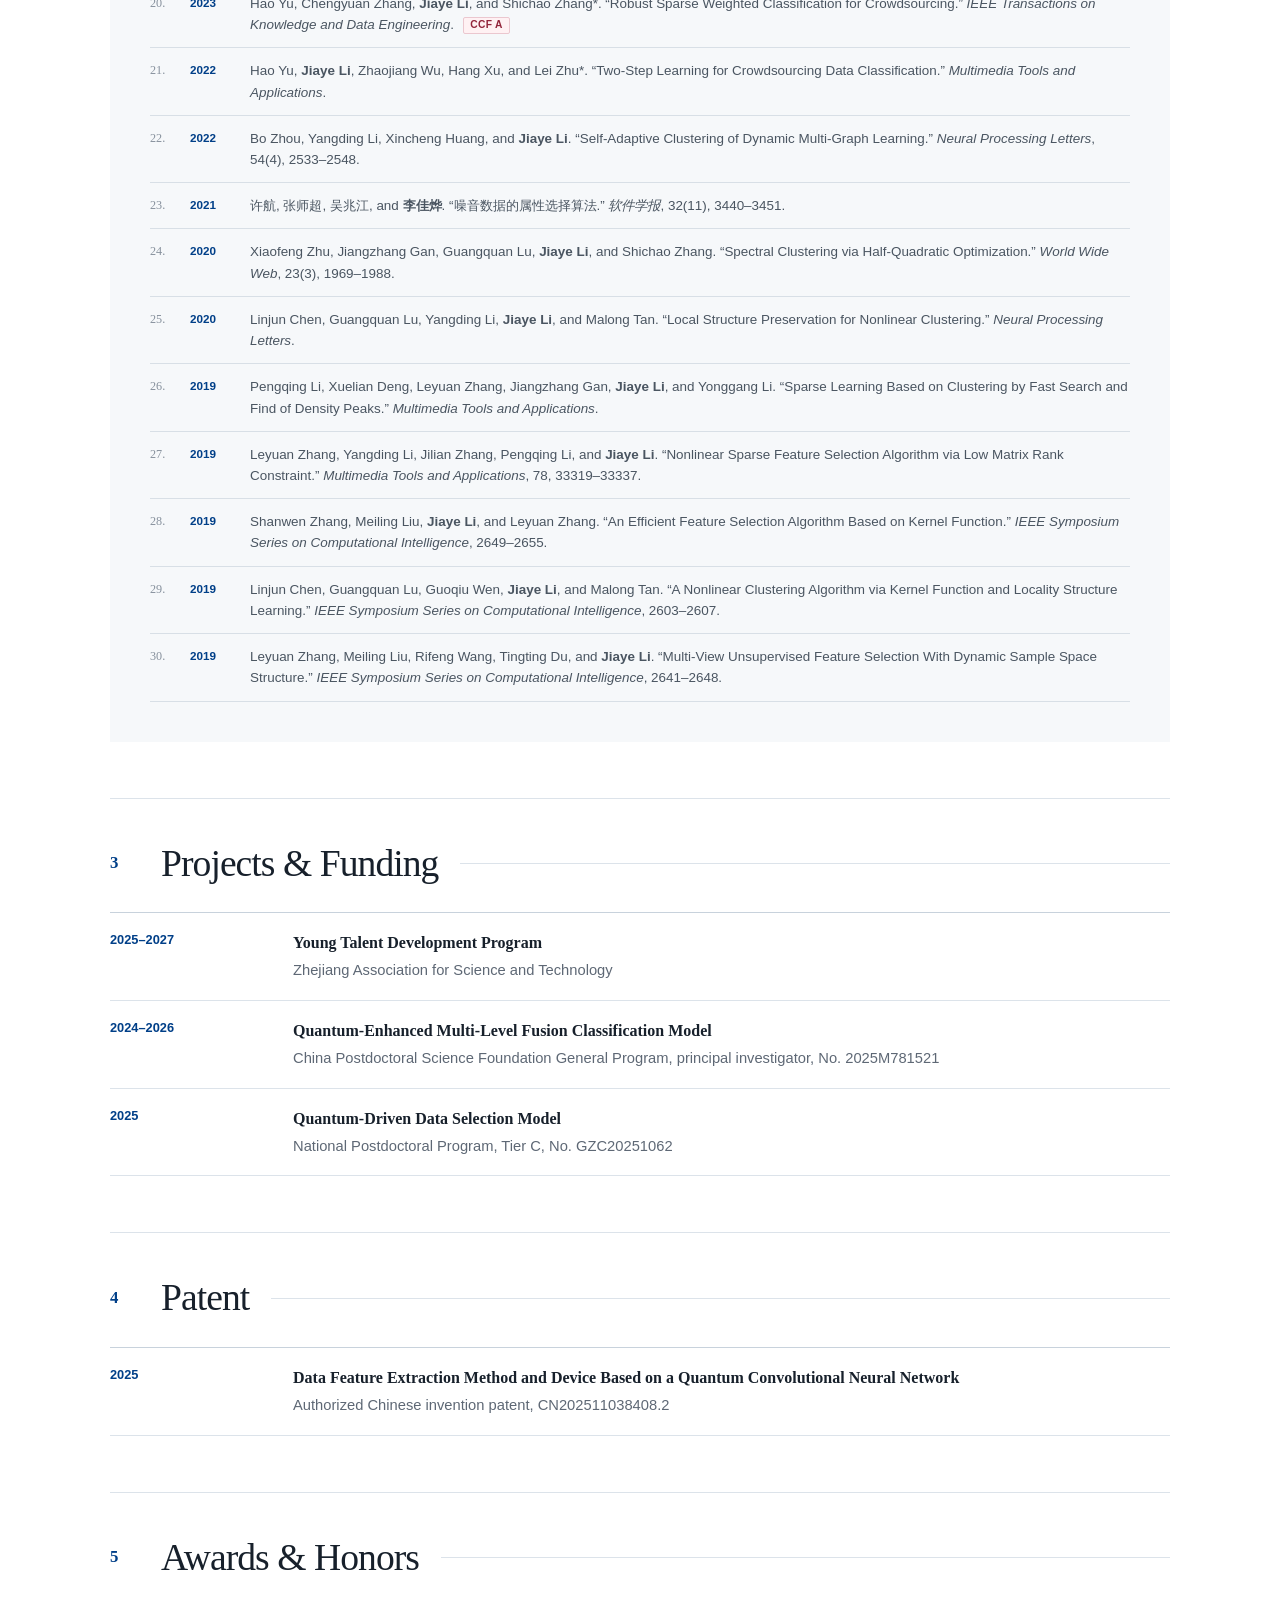
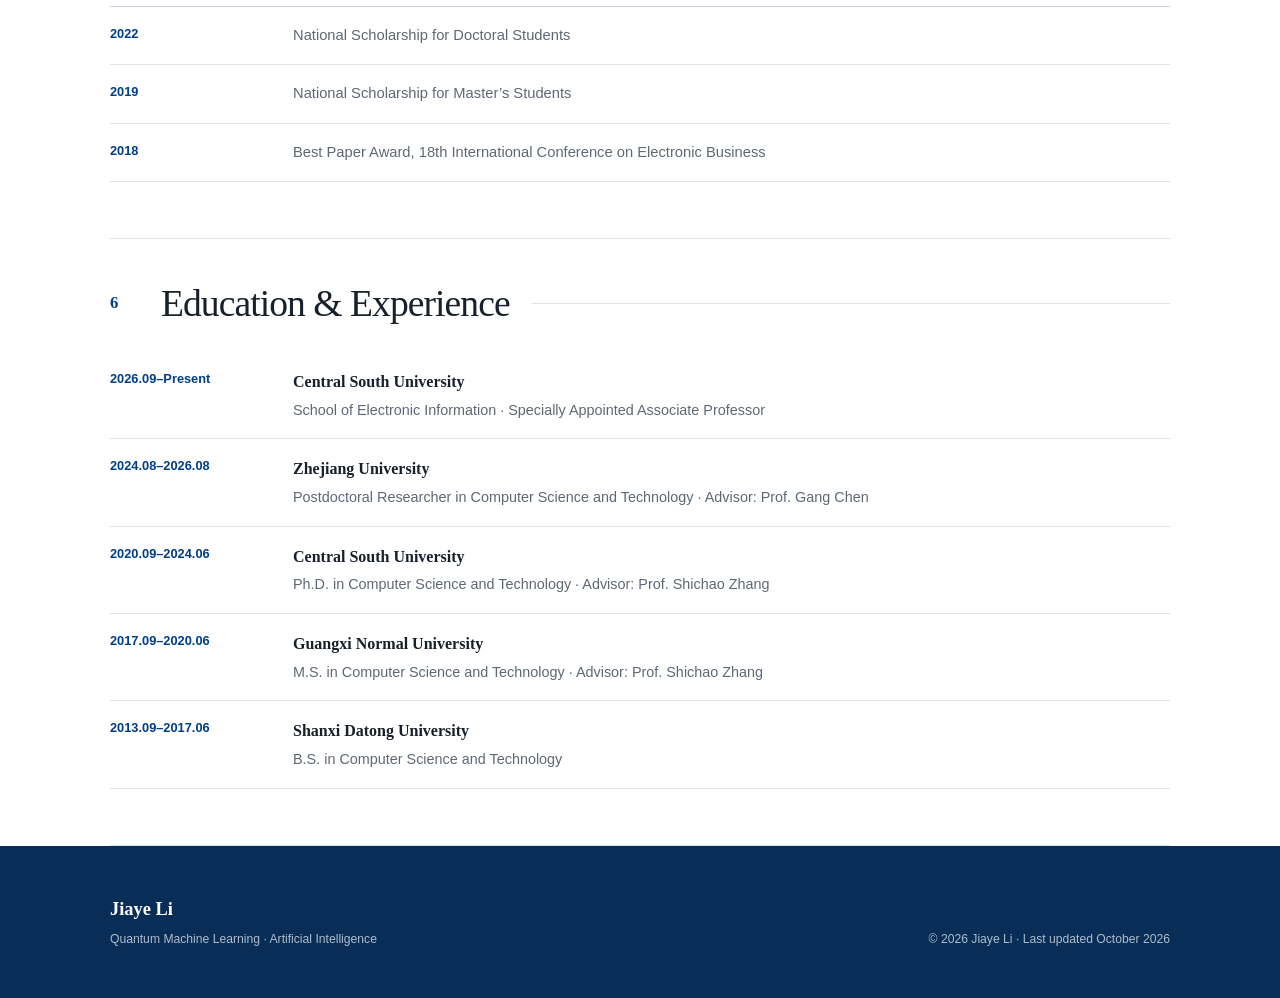
==== commit 7efb0f1e: "Add files via upload" ====
--- a/index.html
+++ b/index.html
@@ -3,7 +3,7 @@
 <head>
   <meta charset="utf-8">
   <meta name="viewport" content="width=device-width, initial-scale=1">
-  <meta name="description" content="Jiaye Li — researcher in machine learning, quantum machine learning, nearest-neighbor learning, feature selection, and graph learning.">
+  <meta name="description" content="Jiaye Li — Specially Appointed Associate Professor at Central South University, working on quantum machine learning and artificial intelligence.">
   <meta name="theme-color" content="#003f88">
   <title>Jiaye Li | Academic Homepage</title>
   <link rel="stylesheet" href="css/style.css">
@@ -30,8 +30,8 @@
       <div class="hero-info">
         <p class="eyebrow">ACADEMIC HOMEPAGE</p>
         <h1 id="profile-name">Jiaye Li <span lang="zh-CN">李佳烨</span></h1>
-        <p class="position">Postdoctoral Researcher</p>
-        <p class="affiliation">State Key Laboratory of Blockchain and Data Security<br>Zhejiang University</p>
+        <p class="position">Specially Appointed Associate Professor</p>
+        <p class="affiliation">School of Electronic Information<br>Central South University</p>
         <p class="research-summary">Quantum Machine Learning <i>·</i> Artificial Intelligence <i>·</i> kNN <i>·</i> Feature Selection <i>·</i> Graph Learning</p>
         <div class="profile-links" aria-label="Academic profiles">
           <a href="mailto:lijiaye@zju.edu.cn">Email</a>
@@ -40,7 +40,7 @@
         </div>
         <dl class="hero-facts" aria-label="Academic highlights">
           <div><dt>20+</dt><dd>First / corresponding-author papers</dd></div>
-          <div><dt>9</dt><dd>IEEE / ACM Transactions papers</dd></div>
+          <div><dt>10</dt><dd>IEEE / ACM Transactions papers</dd></div>
           <div><dt>1</dt><dd>ESI Highly Cited Paper</dd></div>
         </dl>
       </div>
@@ -58,46 +58,50 @@
 
     <section id="publications">
       <div class="section-heading publication-heading"><div><p>2</p><h2>Publications</h2></div><a href="https://scholar.google.com/citations?user=XPhrdd4AAAAJ&hl=en" target="_blank" rel="noopener">Google Scholar ↗</a></div>
-      <h3 class="list-heading">Ten Representative Publications</h3>
+      <h3 class="list-heading">Eleven Representative Publications</h3>
       <div class="publication-list">
         <article class="publication">
           <div class="pub-index">2026<br><b>1</b></div>
+          <div><h3>Balanced Multi-View Feature Selection Via Differential Information Loss and ℓ<sub>ln,2</sub><sup>2</sup>-Norm Regularization</h3><p class="authors"><strong>Jiaye Li</strong>, Zhongle Xie, Ke Chen, Lidan Shou, Gongsheng Yuan, Gang Chen</p><p class="venue"><em>IEEE Transactions on Knowledge and Data Engineering</em>, 1–17, 2026.</p><div class="tags"><span class="ccf ccf-a">CCF A</span><span>IEEE TKDE</span><span>Multi-View Learning</span><span>Feature Selection</span></div><div class="pub-links"><a href="https://doi.org/10.1109/TKDE.2026.3735205" target="_blank" rel="noopener">DOI ↗</a></div></div>
+        </article>
+        <article class="publication">
+          <div class="pub-index">2026<br><b>2</b></div>
           <div><h3>Adaptive kNN Graph Model</h3><p class="authors"><strong>Jiaye Li</strong>, Hang Xu, Shichao Zhang</p><p class="venue"><em>Nature Communications</em>, 17, 7491, 2026.</p><div class="tags"><span class="quartile cas-q1">CAS Q1</span><span>Nature Communications</span><span>kNN</span><span>Graph Learning</span></div><div class="pub-links"><a href="https://www.nature.com/articles/s41467-026-74296-2" target="_blank" rel="noopener">Paper ↗</a><a href="https://doi.org/10.1038/s41467-026-74296-2" target="_blank" rel="noopener">DOI ↗</a></div></div>
         </article>
         <article class="publication">
-          <div class="pub-index">2026<br><b>2</b></div>
+          <div class="pub-index">2026<br><b>3</b></div>
           <div><h3>Intertwine: Nonlinear Quantum Feature Selection With Multi-Kernel Circuits</h3><p class="authors">Hang Xu, <strong>Jiaye Li</strong> (corresponding author)</p><p class="venue"><em>IEEE Transactions on Computer-Aided Design of Integrated Circuits and Systems</em>, 45(7), 3346–3359, 2026.</p><div class="tags"><span class="ccf ccf-a">CCF A</span><span>IEEE TCAD</span><span>Quantum ML</span><span>Feature Selection</span></div></div>
         </article>
         <article class="publication">
-          <div class="pub-index">2025<br><b>3</b></div>
+          <div class="pub-index">2025<br><b>4</b></div>
           <div><h3>Quantum Multi-View Feature Selection With Configurable Kernel Circuits and Adaptive Fusion</h3><p class="authors"><strong>Jiaye Li</strong>, Hang Xu, Gang Chen, Shichao Zhang</p><p class="venue"><em>IEEE Transactions on Computer-Aided Design of Integrated Circuits and Systems</em>, 2025.</p><div class="tags"><span class="ccf ccf-a">CCF A</span><span>IEEE TCAD</span><span>Quantum ML</span><span>Multi-View Learning</span></div><div class="pub-links"><a href="https://doi.org/10.1109/TCAD.2025.3650093" target="_blank" rel="noopener">DOI ↗</a></div></div>
         </article>
         <article class="publication">
-          <div class="pub-index">2025<br><b>4</b></div>
+          <div class="pub-index">2025<br><b>5</b></div>
           <div><h3>Robust Quantum Feature Selection With Sparse Optimization Circuit</h3><p class="authors"><strong>Jiaye Li</strong>, Jiagang Song, Jinjing Shi, Hang Xu, Hao Yu, Gang Chen, Shichao Zhang</p><p class="venue"><em>IEEE Transactions on Computer-Aided Design of Integrated Circuits and Systems</em>, 44(7), 2613–2626, 2025.</p><div class="tags"><span class="ccf ccf-a">CCF A</span><span>IEEE TCAD</span><span>Quantum ML</span><span>Sparse Optimization</span></div><div class="pub-links"><a href="https://doi.org/10.1109/TCAD.2025.3526060" target="_blank" rel="noopener">DOI ↗</a></div></div>
         </article>
         <article class="publication">
-          <div class="pub-index">2025<br><b>5</b></div>
+          <div class="pub-index">2025<br><b>6</b></div>
           <div><h3>Piecewise Weighting Function for Collaborative Filtering Recommendation</h3><p class="authors"><strong>Jiaye Li</strong>, Jiagang Song, Shichao Zhang</p><p class="venue"><em>ACM Transactions on Autonomous and Adaptive Systems</em>, 20(1), 2025.</p><div class="tags"><span class="ccf ccf-b">CCF B</span><span>ACM TAAS</span><span>Recommendation</span><span>Collaborative Filtering</span></div></div>
         </article>
         <article class="publication">
-          <div class="pub-index">2024<br><b>6</b></div>
+          <div class="pub-index">2024<br><b>7</b></div>
           <div><h3>Quantum KNN Classification With K Value Selection and Neighbor Selection</h3><p class="authors"><strong>Jiaye Li</strong>, Jian Zhang, Jilian Zhang, Shichao Zhang</p><p class="venue"><em>IEEE Transactions on Computer-Aided Design of Integrated Circuits and Systems</em>, 43(5), 1332–1345, 2024.</p><div class="tags"><span class="ccf ccf-a">CCF A</span><span>IEEE TCAD</span><span>Quantum kNN</span><span>Classification</span></div><div class="pub-links"><a href="https://scholar.google.com/scholar?q=%22Quantum+KNN+Classification+With+K+Value+Selection%22" target="_blank" rel="noopener">Scholar ↗</a></div></div>
         </article>
         <article class="publication">
-          <div class="pub-index">2024<br><b>7</b></div>
+          <div class="pub-index">2024<br><b>8</b></div>
           <div><h3>Quantum Support Vector Machine for Classifying Noisy Data</h3><p class="authors"><strong>Jiaye Li</strong>, Yangding Li, Jiagang Song, Jian Zhang, Shichao Zhang</p><p class="venue"><em>IEEE Transactions on Computers</em>, 73(9), 2233–2247, 2024.</p><div class="tags"><span class="ccf ccf-a">CCF A</span><span>IEEE TC</span><span>Quantum ML</span><span>Noisy Data</span></div><div class="pub-links"><a href="https://scholar.google.com/scholar?q=%22Quantum+Support+Vector+Machine+for+Classifying+Noisy+Data%22" target="_blank" rel="noopener">Scholar ↗</a></div></div>
         </article>
         <article class="publication">
-          <div class="pub-index">2024<br><b>8</b></div>
+          <div class="pub-index">2024<br><b>9</b></div>
           <div><h3>Quantum Nearest Neighbor Collaborative Filtering Algorithm for Recommendation System</h3><p class="authors"><strong>Jiaye Li</strong>, Jinjing Shi, Jian Zhang, Yuhu Lu, Qin Li, Chunlin Yu, Shichao Zhang</p><p class="venue"><em>ACM Transactions on Knowledge Discovery from Data</em>, 18(8), 1–28, 2024.</p><div class="tags"><span class="ccf ccf-b">CCF B</span><span class="quartile jcr-q1">JCR Q1</span><span>ACM TKDD</span><span>Quantum ML</span><span>Recommendation</span></div></div>
         </article>
         <article class="publication">
-          <div class="pub-index">2023<br><b>9</b></div>
+          <div class="pub-index">2023<br><b>10</b></div>
           <div><h3>KNN Classification With One-Step Computation</h3><p class="authors">Shichao Zhang, <strong>Jiaye Li</strong> (corresponding author)</p><p class="venue"><em>IEEE Transactions on Knowledge and Data Engineering</em>, 35(3), 2711–2723, 2023.</p><div class="tags"><span class="ccf ccf-a">CCF A</span><span>IEEE TKDE</span><span>ESI Highly Cited</span><span>kNN</span></div><div class="pub-links"><a href="https://doi.org/10.1109/TKDE.2021.3119140" target="_blank" rel="noopener">DOI ↗</a></div></div>
         </article>
         <article class="publication">
-          <div class="pub-index">2023<br><b>10</b></div>
+          <div class="pub-index">2023<br><b>11</b></div>
           <div><h3>Reachable Distance Function for KNN Classification</h3><p class="authors">Shichao Zhang, <strong>Jiaye Li</strong> (corresponding author), Yangding Li (corresponding author)</p><p class="venue"><em>IEEE Transactions on Knowledge and Data Engineering</em>, 35(7), 7382–7396, 2023.</p><div class="tags"><span class="ccf ccf-a">CCF A</span><span>IEEE TKDE</span><span>kNN</span><span>Distance Learning</span></div></div>
         </article>
       </div>
@@ -172,13 +176,14 @@
 
     <section id="education">
       <div class="section-heading"><p>6</p><h2>Education & Experience</h2></div>
-      <div class="experience"><time>2024.08–Present</time><div><h3>Zhejiang University</h3><p>Postdoctoral Researcher in Computer Science and Technology · Advisor: Prof. Gang Chen</p></div></div>
+      <div class="experience"><time>2026.09–Present</time><div><h3>Central South University</h3><p>School of Electronic Information · Specially Appointed Associate Professor</p></div></div>
+      <div class="experience"><time>2024.08–2026.08</time><div><h3>Zhejiang University</h3><p>Postdoctoral Researcher in Computer Science and Technology · Advisor: Prof. Gang Chen</p></div></div>
       <div class="experience"><time>2020.09–2024.06</time><div><h3>Central South University</h3><p>Ph.D. in Computer Science and Technology · Advisor: Prof. Shichao Zhang</p></div></div>
       <div class="experience"><time>2017.09–2020.06</time><div><h3>Guangxi Normal University</h3><p>M.S. in Computer Science and Technology · Advisor: Prof. Shichao Zhang</p></div></div>
       <div class="experience"><time>2013.09–2017.06</time><div><h3>Shanxi Datong University</h3><p>B.S. in Computer Science and Technology</p></div></div>
     </section>
   </main>
 
-  <footer><div><strong>Jiaye Li</strong><p>Quantum Machine Learning · Artificial Intelligence</p></div><p>© 2026 Jiaye Li · Last updated August 2026</p></footer>
+  <footer><div><strong>Jiaye Li</strong><p>Quantum Machine Learning · Artificial Intelligence</p></div><p>© 2026 Jiaye Li · Last updated October 2026</p></footer>
 </body>
 </html>
--- a/css/style.css
+++ b/css/style.css
@@ -0,0 +1,899 @@
+:root {
+  --blue: #003f88;
+  --blue-dark: #082d57;
+  --blue-soft: #eaf1f8;
+  --ink: #17202b;
+  --muted: #5e6875;
+  --faint: #87919d;
+  --line: #dce3ea;
+  --line-strong: #c8d2dc;
+  --paper: #f6f8fa;
+  --surface: #ffffff;
+  --max: 1120px;
+  --serif: Georgia, "Times New Roman", "Songti SC", "Noto Serif CJK SC", serif;
+  --sans: Inter, -apple-system, BlinkMacSystemFont, "Segoe UI", "PingFang SC", "Microsoft YaHei", Arial, sans-serif;
+}
+
+* { box-sizing: border-box; }
+
+html {
+  scroll-behavior: smooth;
+  scroll-padding-top: 88px;
+}
+
+body {
+  margin: 0;
+  color: var(--ink);
+  background: var(--surface);
+  font-family: var(--sans);
+  font-size: 16px;
+  line-height: 1.72;
+  -webkit-font-smoothing: antialiased;
+  text-rendering: optimizeLegibility;
+}
+
+a {
+  color: var(--blue);
+  text-decoration: none;
+}
+
+a:hover {
+  text-decoration: underline;
+  text-decoration-thickness: 1px;
+  text-underline-offset: 4px;
+}
+
+a:focus-visible {
+  outline: 3px solid rgba(0, 63, 136, .22);
+  outline-offset: 3px;
+  border-radius: 2px;
+}
+
+.skip-link {
+  position: fixed;
+  z-index: 100;
+  top: -70px;
+  left: 20px;
+  padding: .65rem 1rem;
+  color: #fff;
+  background: var(--blue);
+}
+
+.skip-link:focus { top: 16px; }
+
+/* Navigation */
+
+.topbar {
+  position: sticky;
+  z-index: 20;
+  top: 0;
+  background: rgba(255, 255, 255, .96);
+  border-bottom: 1px solid var(--line);
+  backdrop-filter: blur(14px);
+}
+
+.nav-container {
+  width: min(100%, var(--max));
+  min-height: 72px;
+  margin: 0 auto;
+  padding: 0 30px;
+  display: flex;
+  align-items: center;
+  justify-content: space-between;
+  gap: 34px;
+}
+
+.site-name {
+  flex: 0 0 auto;
+  color: var(--ink);
+  font-family: var(--serif);
+  font-size: 1.15rem;
+  font-weight: 700;
+  letter-spacing: -.015em;
+}
+
+.site-name::after {
+  content: "";
+  display: inline-block;
+  width: 6px;
+  height: 6px;
+  margin-left: 8px;
+  background: var(--blue);
+  border-radius: 50%;
+  vertical-align: .12em;
+}
+
+nav {
+  min-width: 0;
+  display: flex;
+  align-items: center;
+  justify-content: flex-end;
+  gap: 22px;
+}
+
+nav a {
+  flex: 0 0 auto;
+  color: #485360;
+  font-size: .82rem;
+  font-weight: 600;
+  letter-spacing: .015em;
+}
+
+nav a:hover {
+  color: var(--blue);
+  text-decoration: none;
+}
+
+nav .language {
+  padding: .28rem .65rem;
+  color: var(--blue);
+  border: 1px solid #aebfd1;
+  border-radius: 3px;
+}
+
+nav .language:hover {
+  color: #fff;
+  background: var(--blue);
+  border-color: var(--blue);
+}
+
+/* Page frame and hero */
+
+.container {
+  width: min(100%, var(--max));
+  margin: 0 auto;
+  padding: 0 30px;
+}
+
+.container > section {
+  padding: 44px 0 56px;
+  border-bottom: 1px solid var(--line);
+}
+
+.hero {
+  min-height: 530px;
+  display: grid;
+  grid-template-columns: 220px minmax(0, 1fr);
+  align-items: center;
+  gap: 76px;
+  border-bottom: 0 !important;
+}
+
+.portrait {
+  position: relative;
+  width: 220px;
+  aspect-ratio: 3 / 4;
+  overflow: hidden;
+  background: var(--blue-soft);
+  border: 1px solid var(--line-strong);
+}
+
+.portrait::after {
+  content: "";
+  position: absolute;
+  inset: auto -1px -1px auto;
+  width: 58px;
+  height: 5px;
+  background: var(--blue);
+}
+
+.portrait img {
+  width: 100%;
+  height: 100%;
+  display: block;
+  object-fit: cover;
+}
+
+.portrait span {
+  height: 100%;
+  display: grid;
+  place-items: center;
+  color: #fff;
+  background: var(--blue);
+  font-family: var(--serif);
+  font-size: 4rem;
+}
+
+.hero-info { min-width: 0; }
+
+.eyebrow {
+  margin: 0 0 17px;
+  color: var(--blue);
+  font-size: .72rem;
+  font-weight: 800;
+  letter-spacing: .22em;
+}
+
+.hero h1 {
+  margin: 0;
+  font-family: var(--serif);
+  font-size: clamp(3.25rem, 6vw, 4.8rem);
+  font-weight: 500;
+  line-height: .98;
+  letter-spacing: -.045em;
+}
+
+.hero h1 span {
+  margin-left: .55rem;
+  color: var(--faint);
+  font-family: var(--serif);
+  font-size: .34em;
+  font-weight: 400;
+  letter-spacing: 0;
+  white-space: nowrap;
+}
+
+.position {
+  margin: 28px 0 0;
+  color: var(--blue);
+  font-size: 1.07rem;
+  font-weight: 750;
+}
+
+.affiliation {
+  margin: 3px 0 0;
+  color: #46515d;
+  font-size: .95rem;
+}
+
+.research-summary {
+  max-width: 720px;
+  margin: 22px 0 0;
+  color: #46515d;
+  font-size: .96rem;
+}
+
+.research-summary i {
+  padding: 0 .3rem;
+  color: #9cb2c8;
+  font-style: normal;
+}
+
+.profile-links {
+  display: flex;
+  flex-wrap: wrap;
+  gap: 10px;
+  margin-top: 23px;
+}
+
+.profile-links a {
+  min-width: 76px;
+  padding: .42rem .82rem;
+  color: var(--blue);
+  background: #fff;
+  border: 1px solid #b8c7d6;
+  border-radius: 3px;
+  font-size: .82rem;
+  font-weight: 700;
+  text-align: center;
+}
+
+.profile-links a:hover {
+  color: #fff;
+  background: var(--blue);
+  border-color: var(--blue);
+  text-decoration: none;
+}
+
+.hero-facts {
+  max-width: 720px;
+  margin: 33px 0 0;
+  padding: 20px 0 0;
+  display: grid;
+  grid-template-columns: repeat(3, 1fr);
+  gap: 0;
+  border-top: 1px solid var(--line);
+}
+
+.hero-facts div {
+  min-width: 0;
+  padding: 0 22px;
+  border-left: 1px solid var(--line);
+}
+
+.hero-facts div:first-child {
+  padding-left: 0;
+  border-left: 0;
+}
+
+.hero-facts dt {
+  color: var(--blue-dark);
+  font-family: var(--serif);
+  font-size: 1.55rem;
+  font-weight: 700;
+  line-height: 1;
+}
+
+.hero-facts dd {
+  margin: 7px 0 0;
+  color: var(--muted);
+  font-size: .73rem;
+  line-height: 1.45;
+}
+
+/* Section hierarchy */
+
+.section-heading {
+  margin-bottom: 28px;
+  display: grid;
+  grid-template-columns: 36px max-content 1fr;
+  align-items: center;
+  gap: 15px;
+}
+
+.section-heading::after {
+  content: "";
+  height: 1px;
+  margin-left: 7px;
+  background: var(--line);
+}
+
+.section-heading > p,
+.publication-heading > div > p {
+  margin: 0;
+  color: var(--blue);
+  font-family: var(--serif);
+  font-size: 1.05rem;
+  font-weight: 700;
+  letter-spacing: 0;
+}
+
+.section-heading h2 {
+  margin: 0;
+  font-family: var(--serif);
+  font-size: clamp(1.9rem, 3vw, 2.35rem);
+  font-weight: 500;
+  line-height: 1.1;
+  letter-spacing: -.025em;
+}
+
+.prose {
+  max-width: 850px;
+  margin-left: 51px;
+  color: #36414d;
+  font-family: var(--serif);
+  font-size: 1.03rem;
+  line-height: 1.85;
+}
+
+.prose p { margin: 0 0 18px; }
+
+/* Research */
+
+.research-grid {
+  display: grid;
+  grid-template-columns: repeat(4, 1fr);
+  border-top: 1px solid var(--line-strong);
+  border-bottom: 1px solid var(--line-strong);
+}
+
+.research-grid article {
+  min-height: 190px;
+  padding: 23px 23px 25px;
+  border-left: 1px solid var(--line);
+}
+
+.research-grid article:first-child { border-left: 0; }
+
+.research-grid span {
+  color: var(--blue);
+  font-family: var(--serif);
+  font-size: .8rem;
+}
+
+.research-grid h3,
+.theme-list h3 {
+  margin: 27px 0 8px;
+  font-family: var(--serif);
+  font-size: 1.12rem;
+  font-weight: 600;
+  line-height: 1.35;
+}
+
+.research-grid p,
+.theme-list p {
+  margin: 0;
+  color: var(--muted);
+  font-size: .88rem;
+  line-height: 1.62;
+}
+
+/* News and timelines */
+
+.news-list,
+.award-list {
+  border-top: 1px solid var(--line-strong);
+}
+
+.news-list article,
+.award-list article,
+.experience {
+  display: grid;
+  grid-template-columns: 155px 1fr;
+  gap: 28px;
+  padding: 16px 0;
+  border-bottom: 1px solid var(--line);
+}
+
+.news-list time,
+.award-list time,
+.experience time {
+  color: var(--blue);
+  font-size: .8rem;
+  font-weight: 750;
+  font-variant-numeric: tabular-nums;
+}
+
+.news-list p,
+.award-list p,
+.experience h3,
+.experience p { margin: 0; }
+
+.news-list p { color: #37424e; }
+
+.award-list p {
+  color: var(--muted);
+  font-size: .92rem;
+}
+
+.award-list p strong {
+  display: block;
+  margin-bottom: 2px;
+  color: var(--ink);
+  font-family: var(--serif);
+  font-size: 1rem;
+  font-weight: 600;
+}
+
+.experience h3 {
+  font-family: var(--serif);
+  font-size: 1rem;
+  font-weight: 600;
+}
+
+.experience p {
+  margin-top: 2px;
+  color: var(--muted);
+  font-size: .9rem;
+}
+
+/* Publication highlights */
+
+.publication-heading {
+  grid-template-columns: 1fr max-content;
+  align-items: end;
+}
+
+.publication-heading::after { display: none; }
+
+.publication-heading > div {
+  display: grid;
+  grid-template-columns: 36px max-content;
+  align-items: center;
+  gap: 15px;
+}
+
+.publication-heading > a {
+  padding-bottom: 3px;
+  font-size: .77rem;
+  font-weight: 750;
+}
+
+.list-heading {
+  margin: 0 0 13px;
+  color: var(--muted);
+  font-size: .76rem;
+  font-weight: 800;
+  letter-spacing: .1em;
+  text-transform: uppercase;
+}
+
+.publication-list {
+  border-top: 1px solid var(--line-strong);
+}
+
+.publication {
+  display: grid;
+  grid-template-columns: 72px minmax(0, 1fr);
+  gap: 28px;
+  padding: 25px 0 26px;
+  border-bottom: 1px solid var(--line);
+}
+
+.publication:hover { background: rgba(234, 241, 248, .32); }
+
+.pub-index {
+  color: var(--faint);
+  font-size: .72rem;
+  line-height: 1.45;
+  font-variant-numeric: tabular-nums;
+}
+
+.pub-index b {
+  color: var(--blue);
+  font-family: var(--serif);
+  font-size: 1.36rem;
+}
+
+.publication h3 {
+  max-width: 830px;
+  margin: 0 0 10px;
+  font-family: var(--serif);
+  font-size: 1.3rem;
+  font-weight: 600;
+  line-height: 1.38;
+  letter-spacing: -.01em;
+}
+
+.authors,
+.venue {
+  margin: 2px 0;
+  color: #4d5864;
+  font-size: .9rem;
+  line-height: 1.55;
+}
+
+.authors strong { color: var(--ink); }
+
+.tags,
+.pub-links {
+  display: flex;
+  flex-wrap: wrap;
+  gap: 6px;
+  margin-top: 14px;
+}
+
+.tags span {
+  padding: .13rem .5rem;
+  color: #536171;
+  background: var(--paper);
+  border: 1px solid #e0e6ec;
+  border-radius: 2px;
+  font-size: .68rem;
+  line-height: 1.35;
+}
+
+.pub-links { gap: 18px; }
+
+.pub-links a {
+  font-size: .77rem;
+  font-weight: 750;
+}
+
+/* Complete compact bibliography */
+
+.complete-publications {
+  margin-top: 52px;
+  padding: 35px 40px 40px;
+  background: var(--paper);
+  border-top: 4px solid var(--blue);
+}
+
+.list-title-row {
+  display: flex;
+  align-items: baseline;
+  justify-content: space-between;
+  gap: 20px;
+}
+
+.list-title-row h3 {
+  margin: 0;
+  font-family: var(--serif);
+  font-size: 1.65rem;
+  font-weight: 500;
+}
+
+.list-title-row span,
+.publication-note {
+  color: var(--muted);
+  font-size: .76rem;
+}
+
+.publication-note { margin: 4px 0 31px; }
+
+.complete-publications h4 {
+  margin: 29px 0 9px;
+  color: var(--blue);
+  font-size: .76rem;
+  font-weight: 800;
+  letter-spacing: .08em;
+  text-transform: uppercase;
+}
+
+.complete-publications ol {
+  margin: 0;
+  padding: 0;
+  list-style: none;
+  counter-reset: papers;
+}
+
+.complete-publications ol[start="15"] { counter-reset: papers 14; }
+
+.complete-publications li {
+  counter-increment: papers;
+  display: grid;
+  grid-template-columns: 30px 50px minmax(0, 1fr);
+  gap: 10px;
+  padding: 12px 0;
+  border-top: 1px solid #d8dfe6;
+}
+
+.complete-publications li::before {
+  content: counter(papers) ".";
+  color: var(--faint);
+  font-family: var(--serif);
+  font-size: .76rem;
+  font-variant-numeric: tabular-nums;
+}
+
+.complete-publications li:last-child { border-bottom: 1px solid #d8dfe6; }
+
+.complete-publications li p {
+  margin: 0;
+  color: #4a5561;
+  font-size: .84rem;
+  line-height: 1.58;
+}
+
+.paper-year {
+  color: var(--blue);
+  font-size: .73rem;
+  font-weight: 750;
+  font-variant-numeric: tabular-nums;
+}
+
+/* Classification badges */
+
+.tags .ccf,
+.tags .quartile,
+.ccf-mark,
+.quartile-mark {
+  font-weight: 800;
+  letter-spacing: .025em;
+}
+
+.tags .ccf-a,
+.ccf-mark.ccf-a {
+  color: #92243a;
+  background: #fff1f3;
+  border-color: #ebc7cf;
+}
+
+.tags .ccf-b,
+.ccf-mark.ccf-b {
+  color: #77520a;
+  background: #fff8e7;
+  border-color: #e8d5a4;
+}
+
+.tags .cas-q1,
+.quartile-mark.cas-q1 {
+  color: #176046;
+  background: #edf8f3;
+  border-color: #b9ddcf;
+}
+
+.tags .jcr-q1,
+.quartile-mark.jcr-q1 {
+  color: #654597;
+  background: #f5f1fb;
+  border-color: #d6c9e7;
+}
+
+.ccf-mark,
+.quartile-mark {
+  display: inline-block;
+  margin-left: .35rem;
+  padding: .02rem .38rem;
+  border: 1px solid;
+  border-radius: 2px;
+  font-size: .64rem;
+  line-height: 1.45;
+  vertical-align: .08em;
+}
+
+/* Footer */
+
+footer {
+  width: 100%;
+  margin: 0;
+  padding: 48px max(30px, calc((100vw - var(--max)) / 2 + 30px));
+  display: flex;
+  align-items: end;
+  justify-content: space-between;
+  gap: 36px;
+  color: #aebdcb;
+  background: var(--blue-dark);
+  font-size: .76rem;
+}
+
+footer strong {
+  color: #fff;
+  font-family: var(--serif);
+  font-size: 1.15rem;
+  font-weight: 600;
+}
+
+footer p { margin: 4px 0 0; }
+
+/* Responsive */
+
+@media (max-width: 960px) {
+  .nav-container {
+    min-height: 66px;
+    gap: 22px;
+  }
+
+  nav { gap: 15px; }
+  nav a { font-size: .76rem; }
+
+  .hero {
+    grid-template-columns: 190px minmax(0, 1fr);
+    gap: 52px;
+  }
+
+  .portrait { width: 190px; }
+
+  .research-grid { grid-template-columns: repeat(2, 1fr); }
+  .research-grid article:nth-child(3) { border-left: 0; }
+  .research-grid article:nth-child(n+3) { border-top: 1px solid var(--line); }
+}
+
+@media (max-width: 760px) {
+  html { scroll-padding-top: 112px; }
+
+  .topbar { position: sticky; }
+
+  .nav-container {
+    min-height: 0;
+    padding: 12px 20px 10px;
+    align-items: flex-start;
+    flex-wrap: wrap;
+    gap: 8px 18px;
+  }
+
+  .site-name { line-height: 28px; }
+
+  nav {
+    order: 3;
+    width: 100%;
+    padding: 3px 0 1px;
+    justify-content: flex-start;
+    gap: 19px;
+    overflow-x: auto;
+    scrollbar-width: none;
+  }
+
+  nav::-webkit-scrollbar { display: none; }
+  nav .language { order: -1; }
+
+  .container { padding: 0 20px; }
+  .container > section { padding: 36px 0 46px; }
+
+  .hero {
+    min-height: auto;
+    grid-template-columns: 122px minmax(0, 1fr);
+    align-items: start;
+    gap: 28px;
+    padding-top: 44px !important;
+  }
+
+  .portrait { width: 122px; }
+  .hero-info { display: contents; }
+  .portrait { grid-row: 1 / span 4; }
+
+  .eyebrow,
+  .hero h1,
+  .position,
+  .affiliation { grid-column: 2; }
+
+  .eyebrow { margin-top: 2px; }
+  .hero h1 { font-size: clamp(2.2rem, 10vw, 3.2rem); }
+
+  .hero h1 span {
+    display: block;
+    margin: 9px 0 0;
+    font-size: .35em;
+  }
+
+  .position { margin-top: 16px; }
+  .affiliation { font-size: .82rem; }
+
+  .research-summary,
+  .profile-links,
+  .hero-facts {
+    grid-column: 1 / -1;
+  }
+
+  .research-summary { margin-top: 0; }
+
+  .hero-facts div { padding: 0 14px; }
+
+  .section-heading {
+    grid-template-columns: 25px max-content 1fr;
+    gap: 11px;
+  }
+
+  .publication-heading { grid-template-columns: 1fr max-content; }
+  .publication-heading > div { grid-template-columns: 25px max-content; gap: 11px; }
+  .prose { margin-left: 36px; }
+
+  .complete-publications {
+    margin-top: 43px;
+    padding: 30px 24px 34px;
+  }
+
+  footer {
+    padding: 40px 20px;
+    align-items: flex-start;
+    flex-direction: column;
+    gap: 20px;
+  }
+}
+
+@media (max-width: 520px) {
+  .hero {
+    grid-template-columns: 96px minmax(0, 1fr);
+    gap: 22px;
+  }
+
+  .portrait { width: 96px; }
+  .eyebrow { font-size: .58rem; letter-spacing: .16em; }
+  .hero h1 { font-size: 2.12rem; }
+  .position { font-size: .92rem; }
+
+  .research-summary i { padding: 0 .15rem; }
+
+  .profile-links a {
+    flex: 1 1 30%;
+    min-width: 0;
+  }
+
+  .hero-facts { gap: 0; }
+  .hero-facts div { padding: 0 10px; }
+  .hero-facts dt { font-size: 1.3rem; }
+  .hero-facts dd { font-size: .66rem; }
+
+  .section-heading h2 { font-size: 1.75rem; }
+  .section-heading::after { margin-left: 0; }
+  .prose { margin-left: 0; font-size: .98rem; }
+
+  .research-grid { grid-template-columns: 1fr; }
+  .research-grid article {
+    min-height: auto;
+    padding: 22px 20px 24px;
+    border-top: 1px solid var(--line);
+    border-left: 0;
+  }
+  .research-grid article:first-child { border-top: 0; }
+  .research-grid h3 { margin-top: 18px; }
+
+  .news-list article,
+  .award-list article,
+  .experience {
+    grid-template-columns: 1fr;
+    gap: 4px;
+  }
+
+  .publication {
+    grid-template-columns: 1fr;
+    gap: 7px;
+    padding: 25px 0;
+  }
+
+  .pub-index br { display: none; }
+  .pub-index b { margin-left: 7px; font-size: .9rem; }
+  .publication h3 { font-size: 1.1rem; }
+
+  .publication-heading { align-items: end; }
+  .publication-heading > a { white-space: nowrap; }
+
+  .complete-publications { padding: 29px 15px 32px; }
+  .list-title-row { align-items: flex-start; flex-direction: column; gap: 0; }
+  .complete-publications li { grid-template-columns: 25px 42px minmax(0, 1fr); gap: 6px; }
+  .complete-publications li p { font-size: .78rem; }
+}
+
+@media (prefers-reduced-motion: reduce) {
+  html { scroll-behavior: auto; }
+}
